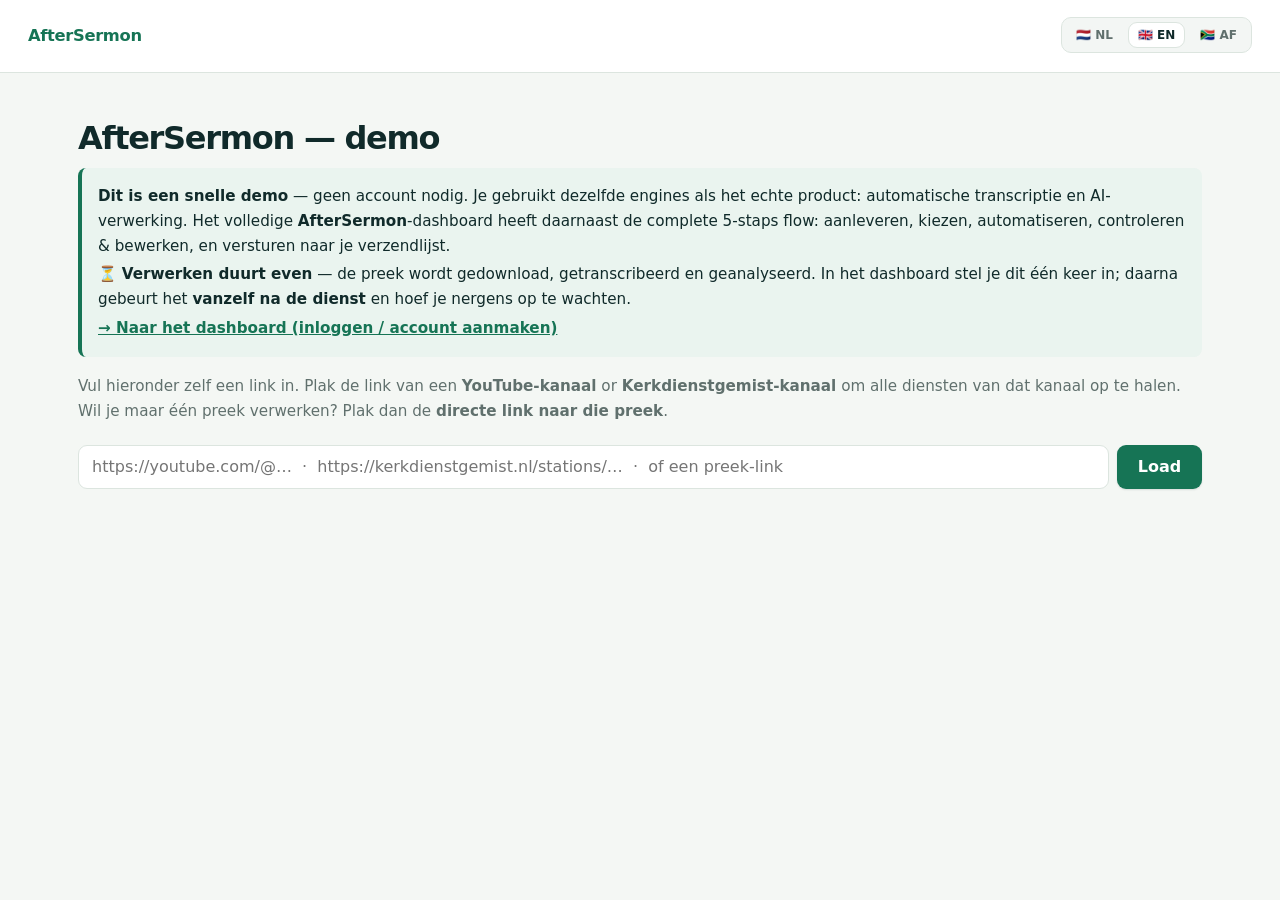
==== static/index.html @ dac117a5 "Wachtverwachting uitleggen: verwerken duurt even, daarna vanzelf - Stap 1 (dashboard) en de demo-ban" ====
<!DOCTYPE html>
<html lang="nl">
<head>
<meta charset="utf-8">
<meta name="viewport" content="width=device-width, initial-scale=1">
<title>AfterSermon — demo</title>
<style>
  :root {
    --groen: #2c5f2d; --groen-licht: #eaf3ea; --rand: #e2e2dd;
    --tekst: #23231f; --grijs: #6b6b64; --bg: #faf9f5; --kaart: #ffffff;
  }
  @media (prefers-color-scheme: dark) {
    :root {
      --groen: #7bb87c; --groen-licht: #1c2a1c; --rand: #33332e;
      --tekst: #ecebe4; --grijs: #a5a59b; --bg: #17171a; --kaart: #1f1f22;
    }
  }
  * { box-sizing: border-box; }
  body {
    font-family: Georgia, 'Times New Roman', serif; max-width: 48rem;
    margin: 0 auto; padding: 2.5rem 1.25rem 5rem; line-height: 1.65;
    background: var(--bg); color: var(--tekst);
  }
  h1 { font-size: 1.7rem; margin: 0 0 .2rem; color: var(--groen); }
  .sub { color: var(--grijs); margin-top: 0; font-size: .95rem; }
  h2 { font-size: 1.05rem; margin: 2rem 0 .6rem; }
  button, .knoplink {
    font-family: inherit; font-size: 1rem; border: none;
    border-radius: .5rem; cursor: pointer;
  }
  form.kanaal { display: flex; gap: .5rem; flex-wrap: wrap; margin: 1.25rem 0 .5rem; }
  form.kanaal input {
    flex: 1 1 22rem; padding: .6rem .8rem; font-size: 1rem;
    border: 1px solid var(--rand); border-radius: .5rem;
    background: var(--kaart); color: var(--tekst);
  }
  form.kanaal button {
    padding: .6rem 1.3rem; background: var(--groen); color: #fff;
  }
  .recent { display: flex; flex-wrap: wrap; gap: .4rem; margin-bottom: .5rem; }
  .chip {
    font-size: .82rem; padding: .3rem .7rem; border: 1px solid var(--rand);
    border-radius: 1rem; background: var(--kaart); color: var(--grijs);
    cursor: pointer;
  }
  .chip:hover { border-color: var(--groen); color: var(--tekst); }
  .dag { margin-bottom: 1.1rem; }
  .dag-kop {
    font-size: .8rem; text-transform: uppercase; letter-spacing: .06em;
    color: var(--grijs); margin-bottom: .4rem;
  }
  .knoppen { display: flex; flex-wrap: wrap; gap: .5rem; }
  .dienst-knop {
    display: inline-flex; align-items: center; gap: .4rem; padding: .55rem 1rem;
    background: var(--groen); color: #fff; box-shadow: 0 1px 2px rgba(0,0,0,.12);
  }
  .dienst-knop:hover { transform: translateY(-1px); }
  .dienst-knop.gepland {
    background: transparent; color: var(--grijs); border: 1px dashed var(--rand);
    box-shadow: none; cursor: default;
  }
  .klein {
    background: var(--kaart); color: var(--tekst); border: 1px solid var(--rand);
    padding: .45rem 1rem; font-size: .9rem;
  }
  .klein:hover { border-color: var(--groen); }
  details { margin-top: 1.2rem; }
  summary { cursor: pointer; color: var(--grijs); font-size: .95rem; }
  #stap { color: var(--grijs); font-style: italic; min-height: 1.2rem; }
  .laadbalk {
    height: 3px; border-radius: 3px; background: var(--groen-licht);
    overflow: hidden; margin: .5rem 0 0; display: none;
  }
  .laadbalk.aan { display: block; }
  .laadbalk::before {
    content: ''; display: block; height: 100%; width: 40%;
    background: var(--groen); border-radius: 3px;
    animation: schuif 1.3s ease-in-out infinite;
  }
  @keyframes schuif { 0%{margin-left:-40%} 100%{margin-left:100%} }
  #fout { color: #c0392b; white-space: pre-wrap; }
  #resultaat { margin-top: 1.5rem; }
  .balk { display: flex; flex-wrap: wrap; gap: .5rem; align-items: center; margin-bottom: 1.25rem; }
  .balk .rechts { margin-left: auto; display: flex; gap: .5rem; }
  .titelkaart {
    background: var(--groen); color: #fff; border-radius: .7rem;
    padding: 1.4rem 1.5rem; margin-bottom: 1.25rem;
  }
  .titelkaart h3 { margin: 0 0 .4rem; font-size: 1.5rem; }
  .titelkaart .meta { font-size: .9rem; opacity: .9; }
  .titelkaart .meta span { display: inline-block; margin-right: 1rem; }
  .kaart {
    background: var(--kaart); border: 1px solid var(--rand);
    border-radius: .7rem; padding: 1.1rem 1.3rem; margin-bottom: .9rem;
  }
  .kaart h4 { margin: 0 0 .5rem; color: var(--groen); font-size: 1.15rem; }
  .label {
    font-size: .72rem; text-transform: uppercase; letter-spacing: .07em;
    color: var(--grijs); margin: .7rem 0 .15rem; font-family: system-ui, sans-serif;
  }
  .citaat {
    font-style: italic; border-left: 3px solid var(--groen);
    padding-left: .8rem; margin: .1rem 0;
  }
  .kaart p { margin: .1rem 0; }
  .vraag { background: var(--soft, #eaf3ea); color: var(--tekst, #23231f);
    border-radius: .4rem; padding: .5rem .7rem; }
  .keuze { display: flex; flex-wrap: wrap; gap: .6rem; margin-top: 1rem; }
  .keuze .klein { font-size: 1rem; padding: .7rem 1.1rem; }
  .samenvatting { font-size: 1.02rem; }
  .bewerkveld {
    width: 100%; box-sizing: border-box; font-family: inherit; font-size: 1rem;
    padding: .5rem .7rem; border: 1px solid var(--rand); border-radius: .4rem;
    background: var(--kaart); color: var(--tekst); line-height: 1.5; margin-top: .1rem;
  }
  textarea.bewerkveld { resize: vertical; }
  .klein.primair { background: var(--groen); color: #fff; border-color: var(--groen); }
  .demo-banner { background: var(--soft, #eef4f0); border-left: 4px solid var(--groen, #2c5f2d);
    border-radius: .5rem; padding: .8rem 1rem; margin: .2rem 0 1.1rem; }
  .demo-banner p { margin: .2rem 0; font-size: .95rem; }
  .demo-banner a { color: var(--groen, #2c5f2d); font-weight: 650; }
</style>
<link rel="stylesheet" href="/static/dashboard.css">
</head>
<body>
  <h1>AfterSermon — demo</h1>
  <div class="demo-banner">
    <p><b>Dit is een snelle demo</b> — geen account nodig. Je gebruikt dezelfde
    engines als het echte product: automatische transcriptie en AI-verwerking.
    Het volledige <b>AfterSermon</b>-dashboard heeft daarnaast de complete
    5-staps flow: aanleveren, kiezen, automatiseren, controleren &amp; bewerken,
    en versturen naar je verzendlijst.</p>
    <p>⏳ <b>Verwerken duurt even</b> — de preek wordt gedownload, getranscribeerd
    en geanalyseerd. In het dashboard stel je dit één keer in; daarna gebeurt het
    <b>vanzelf na de dienst</b> en hoef je nergens op te wachten.</p>
    <p><a href="/">→ Naar het dashboard (inloggen / account aanmaken)</a></p>
  </div>
  <p class="sub">Vul hieronder zelf een link in. Plak de link van een
  <b>YouTube-kanaal</b> of <b>Kerkdienstgemist-kanaal</b> om alle diensten
  van dat kanaal op te halen. Wil je maar één preek verwerken? Plak dan de
  <b>directe link naar die preek</b>.</p>

  <form class="kanaal" id="kanaalform">
    <input type="url" id="kanaal" placeholder="https://youtube.com/@…  ·  https://kerkdienstgemist.nl/stations/…  ·  of een preek-link">
    <button type="submit">Laden</button>
  </form>
  <div class="recent" id="recent"></div>

  <p id="stap"></p>
  <div class="laadbalk" id="laadbalk"></div>
  <p id="fout"></p>

  <div id="lijst"></div>
  <div id="resultaat"></div>
  <p id="versie" style="margin-top:3rem;font-size:.72rem;opacity:.45;font-family:system-ui,sans-serif"></p>

<script src="/static/ui-i18n.js"></script>
<script>
const kanaalForm = document.getElementById('kanaalform');
const kanaalInput = document.getElementById('kanaal');
const recentEl = document.getElementById('recent');
const stapEl = document.getElementById('stap');
const laadbalk = document.getElementById('laadbalk');
const foutEl = document.getElementById('fout');
const lijstEl = document.getElementById('lijst');
const resultaatEl = document.getElementById('resultaat');
let bezig = false;
let huidigKanaal = null;
let huidigeUrl = null;
let huidigResultaat = null;
const WEEKDAG = {weekday: 'long', day: 'numeric', month: 'long', year: 'numeric'};

function bezigStand(aan) { bezig = aan; laadbalk.classList.toggle('aan', aan); }

// ---- Recente kanalen (localStorage) ----
function recenteKanalen() {
  try { return JSON.parse(localStorage.getItem('kanalen') || '[]'); } catch { return []; }
}
function onthoudKanaal(url) {
  let lijst = recenteKanalen().filter(u => u !== url);
  lijst.unshift(url);
  localStorage.setItem('kanalen', JSON.stringify(lijst.slice(0, 6)));
  toonRecent();
}
function kortLabel(url) {
  try {
    const u = new URL(url);
    if (u.hostname.includes('kerkdienstgemist')) {
      const m = u.pathname.match(/stations\/(\d+)/);
      return 'Kerkdienstgemist ' + (m ? m[1] : '');
    }
    const h = u.pathname.match(/@[\w.-]+/);
    return 'YouTube ' + (h ? h[0] : u.pathname.split('/').filter(Boolean)[0] || '');
  } catch { return url.slice(0, 30); }
}
function toonRecent() {
  const lijst = recenteKanalen();
  recentEl.innerHTML = '';
  lijst.forEach(url => {
    const c = document.createElement('span');
    c.className = 'chip';
    c.textContent = kortLabel(url);
    c.title = url;
    c.addEventListener('click', () => { kanaalInput.value = url; laadKanaal(url); });
    recentEl.appendChild(c);
  });
}

// ---- Kanaal laden of enkele link verwerken ----
kanaalForm.addEventListener('submit', (e) => {
  e.preventDefault();
  const url = kanaalInput.value.trim();
  if (url) laadKanaal(url);
});

async function laadKanaal(url, vernieuw = false) {
  if (bezig) return;
  stapEl.textContent = 'Laden…';
  laadbalk.classList.add('aan');
  foutEl.textContent = '';
  resultaatEl.innerHTML = '';
  lijstEl.innerHTML = '';
  try {
    const q = new URLSearchParams({url: url || '', vernieuw: vernieuw ? 'true' : 'false'});
    const antwoord = await fetch('/api/kanaal?' + q);
    if (!antwoord.ok) {
      throw new Error(await fouttekst(antwoord, 'Kon de link niet laden.'));
    }
    const data = await antwoord.json();
    stapEl.textContent = '';
    laadbalk.classList.remove('aan');
    if (data.soort === 'enkel') {
      verwerk(data.url, 'geplakte preek-link');
    } else {
      huidigKanaal = data.kanaal;
      window._diensten = data.diensten;
      if (url) onthoudKanaal(data.kanaal);
      toonLijst(data.diensten);
    }
  } catch (fout) {
    stapEl.textContent = '';
    laadbalk.classList.remove('aan');
    foutEl.textContent = fout.message;
  }
}

function toonLijst(diensten) {
  lijstEl.innerHTML = '';
  resultaatEl.innerHTML = '';
  lijstEl.style.display = '';

  const beschikbaar = diensten.filter(d => !d.gepland);
  const gepland = diensten.filter(d => d.gepland);

  const kop = document.createElement('h2');
  kop.textContent = 'Beschikbare diensten' + (beschikbaar.length ? ` (${beschikbaar.length})` : '');
  lijstEl.appendChild(kop);
  if (!beschikbaar.length) {
    lijstEl.appendChild(el('p', 'sub', 'Geen diensten gevonden voor dit kanaal.'));
  }
  lijstEl.appendChild(maakGroepen(beschikbaar, false));

  if (gepland.length) {
    const det = document.createElement('details');
    det.appendChild(el('summary', null, `Geplande diensten (${gepland.length}) — nog niet gestreamd`));
    det.appendChild(maakGroepen(gepland.slice().reverse(), true));
    lijstEl.appendChild(det);
  }

  const vernieuwKnop = el('button', 'klein', 'Vernieuw lijst');
  vernieuwKnop.style.marginTop = '1.2rem';
  vernieuwKnop.addEventListener('click', () => laadKanaal(huidigKanaal, true));
  lijstEl.appendChild(vernieuwKnop);
}

function maakGroepen(diensten, isGepland) {
  const houder = document.createElement('div');
  const perDag = new Map();
  for (const d of diensten) {
    const sleutel = d.datum || 'onbekend';
    if (!perDag.has(sleutel)) perDag.set(sleutel, []);
    perDag.get(sleutel).push(d);
  }
  for (const [datum, items] of perDag) {
    const blok = el('div', 'dag');
    const kop = el('div', 'dag-kop', datum === 'onbekend'
      ? 'Datum onbekend'
      : new Date(datum + 'T12:00:00').toLocaleDateString('nl-NL', WEEKDAG));
    blok.appendChild(kop);
    const kn = el('div', 'knoppen');
    items.sort((a, b) => (a.tijd || '').localeCompare(b.tijd || ''));
    for (const d of items) {
      const knop = el('button', 'dienst-knop' + (isGepland ? ' gepland' : ''),
        d.label + (d.tijd ? ` · ${d.tijd}` : ''));
      if (isGepland) {
        knop.disabled = true;
        knop.title = 'Deze dienst is nog niet geweest.';
      } else {
        knop.addEventListener('click', () => verwerk(d.url, `${kop.textContent} — ${d.label}`));
      }
      kn.appendChild(knop);
    }
    blok.appendChild(kn);
    houder.appendChild(blok);
  }
  return houder;
}

async function verwerk(url, omschrijving, herverwerk = false) {
  if (bezig) return;
  huidigeUrl = url;
  bezigStand(true);
  lijstEl.style.display = 'none';
  resultaatEl.innerHTML = '';
  foutEl.textContent = '';
  stapEl.textContent = `Bezig met: ${omschrijving}…`;
  try {
    const antwoord = await fetch('/api/verwerk', {
      method: 'POST', headers: {'Content-Type': 'application/json'},
      body: JSON.stringify({url, herverwerk})
    });
    if (!antwoord.ok) {
      throw new Error(await fouttekst(antwoord, 'De verwerking kon niet worden gestart.'));
    }
    const {taak_id} = await antwoord.json();
    await volg(taak_id);
  } catch (fout) {
    stapEl.textContent = '';
    foutEl.textContent = fout.message;
    lijstEl.style.display = '';
  } finally {
    bezigStand(false);
  }
}

async function volg(taakId) {
  while (true) {
    await new Promise(r => setTimeout(r, 2500));
    const antwoord = await fetch('/api/status/' + taakId);
    if (antwoord.status === 404) throw new Error(
      'De verwerking is onderbroken doordat de server opnieuw is gestart. '
      + 'Klik de dienst opnieuw aan.');
    if (!antwoord.ok) throw new Error('De status kon niet worden opgehaald.');
    const taak = await antwoord.json();
    if (taak.status === 'bezig') stapEl.textContent = taak.stap;
    else if (taak.status === 'fout') throw new Error(taak.fout || 'Er is iets misgegaan.');
    else { stapEl.textContent = ''; toonResultaat(taak); return; }
  }
}

// Foutmelding uit een mislukt antwoord halen; FastAPI's detail kan een string
// zijn of een lijst validatiefouten (anders zou je "[object Object]" zien).
async function fouttekst(antwoord, standaard) {
  const d = await antwoord.json().catch(() => ({}));
  if (typeof d.detail === 'string') return d.detail;
  if (Array.isArray(d.detail)) return d.detail.map(e => e.msg || '').join('; ') || standaard;
  return standaard;
}

function el(tag, cls, tekst) {
  const e = document.createElement(tag);
  if (cls) e.className = cls;
  if (tekst != null) e.textContent = tekst;
  return e;
}

function toonResultaat(taak) {
  const res = taak.resultaat || (huidigResultaat = huidigResultaat || {});
  if (taak.resultaat) huidigResultaat = taak.resultaat;
  const data = res.data;
  // Voorbereid = transcript klaar, nog niets gegenereerd -> toon het keuzescherm.
  const nogKiezen = !!res.voorbereid && !(data && data.dagen && data.dagen.length);
  resultaatEl.innerHTML = '';

  const balk = el('div', 'balk');
  const terug = el('button', 'klein', '← Terug naar de lijst');
  terug.addEventListener('click', () => {
    resultaatEl.innerHTML = '';
    if (window._diensten) toonLijst(window._diensten); else lijstEl.style.display = '';
  });
  balk.appendChild(terug);
  const rechts = el('div', 'rechts');
  if (data && !nogKiezen) {
    const bewerk = el('button', 'klein', '✎ Bewerken');
    bewerk.addEventListener('click', () => toonBewerken());
    rechts.appendChild(bewerk);
  }
  const kopieer = el('button', 'klein', 'Kopieer tekst');
  kopieer.addEventListener('click', async () => {
    await navigator.clipboard.writeText(res.tekst || '');
    kopieer.textContent = 'Gekopieerd ✓';
    setTimeout(() => kopieer.textContent = 'Kopieer tekst', 2000);
  });
  if (!nogKiezen) rechts.appendChild(kopieer);
  const dl = (tekst, href) => {
    const a = el('a', 'klein', tekst);
    a.href = href; a.style.textDecoration = 'none';
    rechts.appendChild(a);
  };
  if (res.video_id && !nogKiezen) {
    dl('Weekboekje (PDF)', '/api/pdf/' + res.video_id);
    if (res.heeft_preek) {
      dl('Preek (PDF)', '/api/preek/' + res.video_id + '.pdf');
      dl('Preek (tekst)', '/api/preek/' + res.video_id + '.txt');
    }
    if (res.heeft_ruw)
      dl('Ruw transcript', '/api/transcript/' + res.video_id + '.txt');
    const verstuur = el('button', 'klein primair', 'Verstuur naar inschrijvers');
    verstuur.addEventListener('click', async () => {
      if (!confirm('Het weekboekje naar alle bevestigde inschrijvers versturen?')) return;
      verstuur.disabled = true; verstuur.textContent = 'Versturen…';
      try {
        const r = await fetch('/api/admin/verstuur/' + res.video_id, {method: 'POST'});
        if (r.status === 401) throw new Error('Log eerst in als kerkbeheerder (/admin).');
        if (!r.ok) throw new Error(await fouttekst(r, 'Versturen mislukt.'));
        const d = await r.json();
        verstuur.textContent = `Verzonden naar ${d.verzonden} ✓`;
      } catch (f) { verstuur.textContent = 'Verstuur naar inschrijvers'; verstuur.disabled = false; alert(f.message); }
    });
    rechts.appendChild(verstuur);
  }
  if (huidigeUrl) {
    const opnieuw = el('button', 'klein', 'Opnieuw verwerken');
    opnieuw.title = 'Negeer de opgeslagen versie en verwerk deze preek opnieuw.';
    opnieuw.addEventListener('click', () => verwerk(huidigeUrl, 'opnieuw verwerken', true));
    rechts.appendChild(opnieuw);
  }
  balk.appendChild(rechts);
  resultaatEl.appendChild(balk);

  if (nogKiezen) { toonKeuze(res); return; }

  if (!data) {
    const pre = el('pre'); pre.style.whiteSpace = 'pre-wrap';
    pre.textContent = res.tekst || '';
    resultaatEl.appendChild(pre); return;
  }

  const L = data._labels || {};
  const titelkaart = el('div', 'titelkaart');
  titelkaart.appendChild(el('h3', null, data.titel || ''));
  const meta = el('div', 'meta');
  if (data.bijbelgedeelte)
    meta.appendChild(el('span', null, `${L.bijbelgedeelte || 'Bijbelgedeelte'}: ${data.bijbelgedeelte}`));
  if (data.voorganger)
    meta.appendChild(el('span', null, `${L.voorganger || 'Voorganger'}: ${data.voorganger}`));
  titelkaart.appendChild(meta);
  resultaatEl.appendChild(titelkaart);

  const sam = el('div', 'kaart');
  sam.appendChild(el('h4', null, L.samenvatting || 'Samenvatting'));
  sam.appendChild(el('p', 'samenvatting', data.samenvatting || ''));
  resultaatEl.appendChild(sam);

  (data.dagen || []).forEach((dag, i) => {
    const k = el('div', 'kaart');
    k.appendChild(el('h4', null, `${L.dag || 'Dag'} ${i + 1} – ${dag.titel || ''}`));
    k.appendChild(el('div', 'label', L.bijbeltekst || 'Bijbeltekst'));
    k.appendChild(el('p', 'citaat', dag.bijbeltekst || ''));
    k.appendChild(el('div', 'label', L.gedachte || 'Gedachte'));
    k.appendChild(el('p', null, dag.gedachte || ''));
    k.appendChild(el('div', 'label', L.vraag || 'Vraag'));
    k.appendChild(el('p', 'vraag', dag.vraag_volwassenen || ''));
    k.appendChild(el('div', 'label', L.vraag_kinderen || 'Vraag voor kinderen'));
    k.appendChild(el('p', 'vraag', dag.vraag_kinderen || ''));
    resultaatEl.appendChild(k);
  });

  if (data.liturgie) {
    const det = document.createElement('details');
    det.className = 'kaart';
    const som = el('summary', null, L.liturgie || 'Liturgie');
    som.style.color = 'var(--groen)';
    det.appendChild(som);
    const pre = el('p'); pre.style.whiteSpace = 'pre-wrap'; pre.style.marginTop = '.6rem';
    pre.textContent = data.liturgie;
    det.appendChild(pre);
    resultaatEl.appendChild(det);
  }
}

// Keuzescherm: transcript is klaar, gebruiker kiest wat ermee gebeurt (spaart AI-kosten).
function toonKeuze(res) {
  const d = res.data || {};
  const kaart = el('div', 'kaart');
  kaart.appendChild(el('h4', null, d.titel || 'Preek'));
  kaart.appendChild(el('p', 'samenvatting',
    'Het transcript is klaar. Wat wil je hiermee? Er wordt pas AI gebruikt als je iets kiest.'));
  const rij = el('div', 'keuze');

  if (res.heeft_preek) {
    const b1 = el('a', 'klein primair', '1 · Preektekst (PDF)');
    b1.href = '/api/preek/' + res.video_id + '.pdf';
    b1.style.textDecoration = 'none';
    rij.appendChild(b1);
  }

  const b2 = el('button', 'klein', '2 · Samenvatting (PDF)');
  b2.addEventListener('click', () => genereerUitvoer(res.video_id, 'samenvatting', b2, true));
  rij.appendChild(b2);

  const b3 = el('button', 'klein', '3 · Vragen voor groepen…');
  b3.addEventListener('click', () => toonGroepsvragenForm(res));
  rij.appendChild(b3);

  const b4 = el('button', 'klein', '4 · Dagstukjes met vragen');
  b4.addEventListener('click', () => genereerUitvoer(res.video_id, 'dagstukjes', b4, false));
  rij.appendChild(b4);

  kaart.appendChild(rij);
  resultaatEl.appendChild(kaart);
}

async function genereerUitvoer(videoId, wat, knop, alleenDownload) {
  const orig = knop.textContent;
  knop.disabled = true; knop.textContent = 'Bezig met genereren…';
  try {
    const r = await fetch('/api/genereer/' + videoId, {
      method: 'POST', headers: {'Content-Type': 'application/json'},
      body: JSON.stringify({wat}),
    });
    if (!r.ok) throw new Error(await fouttekst(r, 'Genereren mislukt.'));
    const res = await r.json();
    if (alleenDownload) {
      window.location.href = '/api/pdf/' + videoId;   // direct de PDF downloaden
      knop.textContent = orig; knop.disabled = false;
    } else {
      huidigResultaat = {...(huidigResultaat || {}), data: res.data, tekst: res.tekst,
        video_id: videoId, voorbereid: false, heeft_preek: true, heeft_ruw: true};
      toonResultaat({resultaat: huidigResultaat});
    }
  } catch (e) {
    alert(e.message); knop.textContent = orig; knop.disabled = false;
  }
}

const GROEPS_CATS = [
  ['terughalen', 'Vragen om de preek terug te halen'],
  ['verdiepen', 'Verdiepende vragen over tekst en preek'],
  ['landen', 'Vragen om tekst en preek te laten landen'],
  ['handen', 'Vragen/opdrachten om handen en voeten te geven'],
];
const GROEPS_LABEL = {terughalen: 'Terughalen', verdiepen: 'Verdiepen',
  landen: 'Laten landen', handen: 'Handen en voeten'};

function laadGroepsOpties() {
  try { return JSON.parse(localStorage.getItem('groepsvragen_opties')) || {}; }
  catch (e) { return {}; }
}
function bewaarGroepsOpties(o) {
  try { localStorage.setItem('groepsvragen_opties', JSON.stringify(o)); } catch (e) {}
}

function toonGroepsvragenForm(res) {
  const opg = laadGroepsOpties();
  resultaatEl.innerHTML = '';
  const balk = el('div', 'balk');
  const terug = el('button', 'klein', '← Terug');
  terug.addEventListener('click', () => toonResultaat({resultaat: {...res, voorbereid: true}}));
  balk.appendChild(terug);
  resultaatEl.appendChild(balk);

  const kaart = el('div', 'kaart');
  kaart.appendChild(el('h4', null, 'Vragen voor groepen'));
  kaart.appendChild(el('p', 'samenvatting',
    'De vragen blijven strikt bij de preek en het Bijbelgedeelte — geen verzonnen inhoud.'));

  kaart.appendChild(el('div', 'label', 'Leeftijd'));
  const leeftijd = document.createElement('select');
  ['Volwassenen', 'Jongeren (16-25)', 'Tieners (12-16)', 'Kinderen (6-12)', 'Alle leeftijden']
    .forEach(x => { const o = document.createElement('option'); o.value = x; o.textContent = x; leeftijd.appendChild(o); });
  leeftijd.value = opg.leeftijd || 'Volwassenen';
  kaart.appendChild(leeftijd);

  kaart.appendChild(el('div', 'label', 'Aantal vragen'));
  const aantal = document.createElement('select');
  [5, 10, 15, 20].forEach(n => { const o = document.createElement('option'); o.value = n; o.textContent = n; aantal.appendChild(o); });
  aantal.value = String(opg.aantal || 10);
  kaart.appendChild(aantal);

  kaart.appendChild(el('div', 'label', 'Soorten vragen'));
  const gekozen = opg.categorieen || ['verdiepen', 'landen', 'handen'];
  const checks = {};
  GROEPS_CATS.forEach(([key, label]) => {
    const rij = el('div'); rij.style.margin = '.25rem 0';
    const chk = document.createElement('input'); chk.type = 'checkbox'; chk.id = 'gv_' + key;
    chk.checked = gekozen.includes(key); checks[key] = chk;
    const lab = el('label', null, ' ' + label); lab.htmlFor = 'gv_' + key;
    rij.appendChild(chk); rij.appendChild(lab); kaart.appendChild(rij);
  });

  const knop = el('button', 'klein primair', 'Genereer vragen');
  knop.style.marginTop = '.9rem';
  knop.addEventListener('click', async () => {
    const categorieen = Object.keys(checks).filter(k => checks[k].checked);
    if (!categorieen.length) { alert('Kies minstens één soort vragen.'); return; }
    const opties = {leeftijd: leeftijd.value, aantal: +aantal.value, categorieen};
    bewaarGroepsOpties(opties);
    const t = knop.textContent; knop.disabled = true; knop.textContent = 'Bezig met genereren…';
    try {
      const r = await fetch('/api/groepsvragen/' + res.video_id, {
        method: 'POST', headers: {'Content-Type': 'application/json'},
        body: JSON.stringify(opties),
      });
      if (!r.ok) throw new Error(await fouttekst(r, 'Genereren mislukt.'));
      const out = await r.json();
      toonGroepsvragen(res, out.groepsvragen);
    } catch (e) { alert(e.message); knop.disabled = false; knop.textContent = t; }
  });
  kaart.appendChild(knop);
  resultaatEl.appendChild(kaart);
}

function toonGroepsvragen(res, vragen) {
  resultaatEl.innerHTML = '';
  const balk = el('div', 'balk');
  const terug = el('button', 'klein', '← Terug');
  terug.addEventListener('click', () => toonResultaat({resultaat: {...res, voorbereid: true}}));
  balk.appendChild(terug);
  const rechts = el('div', 'rechts');
  const dl = el('a', 'klein primair', 'Download PDF');
  dl.href = '/api/groepsvragen/' + res.video_id + '.pdf'; dl.style.textDecoration = 'none';
  rechts.appendChild(dl); balk.appendChild(rechts);
  resultaatEl.appendChild(balk);

  Object.keys(vragen || {}).forEach(cat => {
    const lijst = vragen[cat] || [];
    if (!lijst.length) return;
    const k = el('div', 'kaart');
    k.appendChild(el('h4', null, GROEPS_LABEL[cat] || cat));
    lijst.forEach((v, i) => k.appendChild(el('p', null, (i + 1) + '. ' + v)));
    resultaatEl.appendChild(k);
  });
}

function _veld(labelTekst, waarde, multiline) {
  const wrap = el('div'); wrap.style.marginBottom = '.7rem';
  wrap.appendChild(el('div', 'label', labelTekst));
  const inp = document.createElement(multiline ? 'textarea' : 'input');
  inp.className = 'bewerkveld';
  inp.value = waarde || '';
  if (multiline) inp.rows = Math.min(14, Math.max(2, Math.ceil(((waarde || '').length) / 68) + 1));
  wrap.appendChild(inp);
  return {wrap, inp};
}

function toonBewerken() {
  const res = huidigResultaat || {};
  const data = res.data; if (!data) return;
  const L = data._labels || {};
  resultaatEl.innerHTML = '';

  const balk = el('div', 'balk');
  const opslaan = el('button', 'klein primair', '✓ Opslaan');
  const annuleer = el('button', 'klein', 'Annuleren');
  annuleer.addEventListener('click', () => toonResultaat({resultaat: res}));
  balk.appendChild(opslaan); balk.appendChild(annuleer);
  resultaatEl.appendChild(balk);

  const refs = {dagen: []};
  const kaartT = el('div', 'kaart');
  let f;
  f = _veld(L.titel || 'Titel', data.titel, false); refs.titel = f.inp; kaartT.appendChild(f.wrap);
  f = _veld(L.bijbelgedeelte || 'Bijbelgedeelte', data.bijbelgedeelte, false);
  refs.bijbelgedeelte = f.inp; kaartT.appendChild(f.wrap);
  f = _veld(L.voorganger || 'Voorganger', data.voorganger, false);
  refs.voorganger = f.inp; kaartT.appendChild(f.wrap);
  f = _veld(L.samenvatting || 'Samenvatting', data.samenvatting, true);
  refs.samenvatting = f.inp; kaartT.appendChild(f.wrap);
  resultaatEl.appendChild(kaartT);

  (data.dagen || []).forEach((dag, i) => {
    const k = el('div', 'kaart');
    k.appendChild(el('h4', null, `${L.dag || 'Dag'} ${i + 1}`));
    const r = {};
    f = _veld(L.titel || 'Titel', dag.titel, false); r.titel = f.inp; k.appendChild(f.wrap);
    f = _veld(L.bijbeltekst || 'Bijbeltekst', dag.bijbeltekst, true); r.bijbeltekst = f.inp; k.appendChild(f.wrap);
    f = _veld(L.gedachte || 'Gedachte', dag.gedachte, true); r.gedachte = f.inp; k.appendChild(f.wrap);
    f = _veld(L.vraag || 'Vraag', dag.vraag_volwassenen, true); r.vraag_volwassenen = f.inp; k.appendChild(f.wrap);
    f = _veld(L.vraag_kinderen || 'Vraag voor kinderen', dag.vraag_kinderen, true); r.vraag_kinderen = f.inp; k.appendChild(f.wrap);
    refs.dagen[i] = r;
    resultaatEl.appendChild(k);
  });

  if (data.liturgie != null) {
    const k = el('div', 'kaart');
    f = _veld(L.liturgie || 'Liturgie', data.liturgie, true); refs.liturgie = f.inp; k.appendChild(f.wrap);
    resultaatEl.appendChild(k);
  }

  opslaan.addEventListener('click', () => slaBewerkingOp(res, refs, opslaan));
  window.scrollTo({top: 0, behavior: 'smooth'});
}

async function slaBewerkingOp(res, refs, knop) {
  const velden = {
    titel: refs.titel.value.trim(),
    bijbelgedeelte: refs.bijbelgedeelte.value.trim(),
    voorganger: refs.voorganger.value.trim(),
    samenvatting: refs.samenvatting.value.trim(),
    dagen: refs.dagen.map(r => ({
      titel: r.titel.value.trim(),
      bijbeltekst: r.bijbeltekst.value.trim(),
      gedachte: r.gedachte.value.trim(),
      vraag_volwassenen: r.vraag_volwassenen.value.trim(),
      vraag_kinderen: r.vraag_kinderen.value.trim(),
    })),
  };
  if (refs.liturgie) velden.liturgie = refs.liturgie.value.trim();

  knop.disabled = true; knop.textContent = 'Opslaan…';
  try {
    const antwoord = await fetch('/api/bewerk/' + res.video_id, {
      method: 'POST', headers: {'Content-Type': 'application/json'},
      body: JSON.stringify({velden})
    });
    if (!antwoord.ok) throw new Error(await fouttekst(antwoord, 'Opslaan mislukt.'));
    const bijgewerkt = await antwoord.json();
    huidigResultaat = {...res, data: bijgewerkt.data, tekst: bijgewerkt.tekst};
    toonResultaat({resultaat: huidigResultaat});
  } catch (fout) {
    knop.disabled = false; knop.textContent = '✓ Opslaan';
    alert(fout.message);
  }
}

// Draaiende versie tonen (helpt bevestigen dat een nieuwe deploy live is).
fetch('/api/diagnose').then(r => r.json()).then(d => {
  document.getElementById('versie').textContent =
    'versie ' + (d.versie || '?') + (d.transcript_bron ? ' · ' + d.transcript_bron : '');
}).catch(() => {});

// Startup: toon eerdere kanalen alleen als snelkeuze. De gebruiker kiest
// altijd zelf wat er wordt opgehaald; de demo laadt nooit automatisch.
toonRecent();
const directeUrl = new URLSearchParams(location.search).get('url');
if (directeUrl) {
  kanaalInput.value = directeUrl;
  laadKanaal(directeUrl);
}
</script>
</body>
</html>
---- static/dashboard.css ----
:root{--ink:#102a2a;--tekst:#102a2a;--grijs:#60706d;--muted:#60706d;--brand:#167455;--groen:#167455;--brand2:#0f5b44;--line:#dce5df;--rand:#dce5df;--surface:#fff;--kaart:#fff;--bg:#f4f7f4;--soft:#eaf4ef}
*{box-sizing:border-box}body{max-width:1180px!important;font-family:Inter,ui-sans-serif,system-ui,-apple-system,sans-serif!important;background:var(--bg)!important;color:var(--ink)!important;padding:0 28px 64px!important}
body:before{content:"";position:fixed;left:0;right:0;top:0;height:72px;background:#fff;border-bottom:1px solid var(--line);z-index:-1}
h1{font-size:2rem!important;color:var(--ink)!important;letter-spacing:-.04em;margin-top:112px!important}h2{color:var(--ink);letter-spacing:-.02em}
.sub{color:var(--muted)!important}.kaart{border:1px solid var(--line)!important;border-radius:14px!important;box-shadow:0 12px 35px rgba(16,42,42,.055);padding:24px!important;background:var(--surface)!important}
input,select{border-color:var(--line)!important;border-radius:9px!important;padding:.72rem .82rem!important;font-family:inherit!important}button{background:var(--brand)!important;border-radius:9px!important;font-family:inherit!important;font-weight:650!important}
button:hover{background:var(--brand2)!important}.link{background:transparent!important}.language-switch{position:absolute;right:28px;top:17px;display:flex;gap:5px;background:#f3f6f4;border:1px solid var(--line);padding:4px;border-radius:10px;z-index:20}
.language-switch button{margin:0!important;padding:6px 9px!important;background:transparent!important;color:var(--muted)!important;font-size:12px!important;line-height:1;border:1px solid transparent!important}.language-switch button.active{background:#fff!important;color:var(--ink)!important;border-color:var(--line)!important;box-shadow:0 2px 8px #0001}
.steps{display:grid;grid-template-columns:repeat(4,1fr);gap:12px;margin:26px 0 18px}.step{background:#fff;border:1px solid var(--line);border-radius:12px;padding:16px;display:flex;gap:12px;align-items:center}.step b{display:block;font-size:.88rem}.step span{display:block;color:var(--muted);font-size:.75rem}.step-number{width:30px;height:30px;border-radius:50%;background:var(--soft);color:var(--brand);display:grid;place-items:center;font-weight:800;flex:none}
.dashboard-grid{display:grid;grid-template-columns:repeat(2,minmax(0,1fr));gap:18px}.dashboard-grid>.kaart{margin-top:0}.dashboard-grid>.wide{grid-column:1/-1}.eyebrow{text-transform:uppercase;letter-spacing:.1em;color:var(--brand);font-size:.72rem;font-weight:800}
.dienstregel{justify-content:space-between;gap:18px}.dienstregel small{white-space:nowrap}.status-klaar{color:var(--brand);font-weight:750}
.beheer-tabs{display:flex;gap:8px;margin:28px 0 18px;border-bottom:1px solid var(--line)}.beheer-tabs button{margin:0!important;padding:14px 20px!important;background:transparent!important;color:var(--muted)!important;border-radius:10px 10px 0 0!important}.beheer-tabs button.actief{color:var(--brand)!important;background:#fff!important;border:1px solid var(--line)!important;border-bottom-color:#fff!important;margin-bottom:-1px!important}
.tab-pane{display:none}.tab-pane.actief{display:block}.tab-pane>.kaart{margin-top:0;margin-bottom:18px}.subtabs{display:flex;gap:8px;margin:20px 0}.subtabs button{margin:0!important;background:var(--soft)!important;color:var(--brand)!important}.subtabs button.actief{background:var(--brand)!important;color:#fff!important}
.rij input[type=checkbox]{appearance:none;width:44px!important;height:24px;border-radius:99px!important;background:#cdd8d2!important;border:0!important;position:relative;transition:.2s;flex:none}.rij input[type=checkbox]:before{content:"";position:absolute;width:18px;height:18px;left:3px;top:3px;border-radius:50%;background:#fff;box-shadow:0 1px 4px #0003;transition:.2s}.rij input[type=checkbox]:checked{background:var(--brand)!important}.rij input[type=checkbox]:checked:before{transform:translateX(20px)}
.dienst-card{display:flex;align-items:center;justify-content:space-between;gap:20px;padding:18px 0;border-bottom:1px solid var(--line)}.dienst-card:last-child{border-bottom:0}.dienst-card h3{margin:3px 0;font-size:1rem}.dienst-card .datum{font-size:.72rem;text-transform:uppercase;letter-spacing:.07em;color:var(--muted)}.actie-link{display:inline-flex;padding:9px 13px;border-radius:8px;background:var(--soft);color:var(--brand);font-weight:750;text-decoration:none;white-space:nowrap}.lege-staat{padding:42px 20px;text-align:center;border:1px dashed var(--line);border-radius:12px;background:#fbfcfb}.lege-staat b,.lege-staat span{display:block}.lege-staat span{color:var(--muted);font-size:.9rem;margin-top:6px}.secundair{background:transparent!important;color:var(--brand)!important;border:1px solid var(--line)!important}
@media(max-width:760px){body{padding:0 16px 40px!important}.steps,.dashboard-grid{grid-template-columns:1fr}.dashboard-grid>.wide{grid-column:auto}.language-switch{right:16px}h1{margin-top:94px!important}.beheer-tabs{overflow-x:auto}.beheer-tabs button{white-space:nowrap}.dienst-card{align-items:flex-start;flex-direction:column}.actie-link{width:100%;justify-content:center}}

/* --- Professionele verfijning --- */
body:before{display:flex;align-items:center;padding:0 28px;content:"AfterSermon";font-weight:800;letter-spacing:-.02em;color:var(--brand);font-size:1.02rem;z-index:10}
@media(max-width:760px){body:before{padding:0 16px}}
input:focus,select:focus,textarea:focus{outline:none!important;border-color:var(--brand)!important;box-shadow:0 0 0 3px rgba(22,116,85,.16)!important}
button{transition:background .15s ease,transform .05s ease,box-shadow .15s ease!important;box-shadow:0 1px 2px rgba(16,42,42,.12)}
button:active{transform:translateY(1px)}
button:disabled{opacity:.55!important;cursor:default!important;box-shadow:none!important}
.link,.language-switch button,.secundair,.subtabs button,.beheer-tabs button{box-shadow:none!important}
.secundair:hover{background:var(--soft)!important}
.actie-link{transition:background .15s ease,color .15s ease}.actie-link:hover{background:var(--brand)!important;color:#fff!important}
.kaart{transition:box-shadow .2s ease}
a{color:var(--brand)}
.melding{border-radius:10px!important;border:1px solid transparent}
.kaart h2{font-size:1.16rem!important;margin:0 0 .35rem!important;letter-spacing:-.01em}
label{font-family:Inter,system-ui,sans-serif!important;font-weight:600}
h1+.sub{font-size:1rem!important;margin-bottom:6px}
.status-pill{display:inline-block;padding:3px 10px;border-radius:99px;font-size:.72rem;font-weight:700;letter-spacing:.02em}
.status-pill.wacht{background:#fff4e5;color:#8a5a00}.status-pill.klaar{background:var(--soft);color:var(--brand)}.status-pill.concept{background:#eef1f0;color:var(--muted)}
.as-footer{margin-top:44px;padding-top:20px;border-top:1px solid var(--line);color:var(--muted);font-size:.8rem;text-align:center}
.as-footer a{color:var(--muted);margin:0 8px;text-decoration:none}.as-footer a:hover{color:var(--brand)}
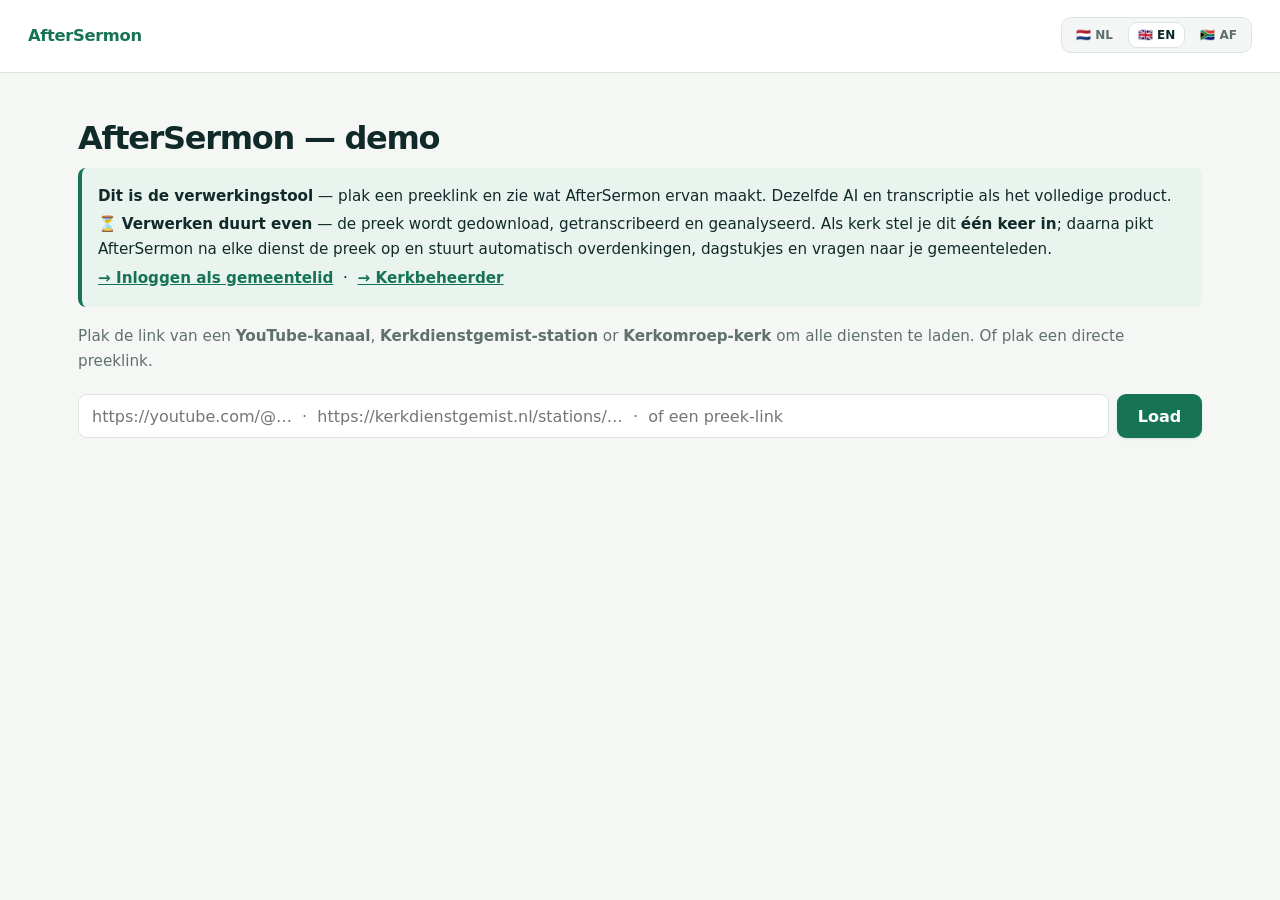
==== commit c9de44c6: "feat: user login portal + church member auth - Homepage (/) now serves mijn.html (user portal) inste" ====
--- a/static/index.html
+++ b/static/index.html
@@ -125,20 +125,15 @@
 <body>
   <h1>AfterSermon — demo</h1>
   <div class="demo-banner">
-    <p><b>Dit is een snelle demo</b> — geen account nodig. Je gebruikt dezelfde
-    engines als het echte product: automatische transcriptie en AI-verwerking.
-    Het volledige <b>AfterSermon</b>-dashboard heeft daarnaast de complete
-    5-staps flow: aanleveren, kiezen, automatiseren, controleren &amp; bewerken,
-    en versturen naar je verzendlijst.</p>
-    <p>⏳ <b>Verwerken duurt even</b> — de preek wordt gedownload, getranscribeerd
-    en geanalyseerd. In het dashboard stel je dit één keer in; daarna gebeurt het
-    <b>vanzelf na de dienst</b> en hoef je nergens op te wachten.</p>
-    <p><a href="/">→ Naar het dashboard (inloggen / account aanmaken)</a></p>
+    <p><b>Dit is de verwerkingstool</b> — plak een preeklink en zie wat AfterSermon ervan maakt.
+    Dezelfde AI en transcriptie als het volledige product.</p>
+    <p>⏳ <b>Verwerken duurt even</b> — de preek wordt gedownload, getranscribeerd en geanalyseerd.
+    Als kerk stel je dit <b>één keer in</b>; daarna pikt AfterSermon na elke dienst de preek op
+    en stuurt automatisch overdenkingen, dagstukjes en vragen naar je gemeenteleden.</p>
+    <p><a href="/">→ Inloggen als gemeentelid</a> &nbsp;·&nbsp; <a href="/admin">→ Kerkbeheerder</a></p>
   </div>
-  <p class="sub">Vul hieronder zelf een link in. Plak de link van een
-  <b>YouTube-kanaal</b> of <b>Kerkdienstgemist-kanaal</b> om alle diensten
-  van dat kanaal op te halen. Wil je maar één preek verwerken? Plak dan de
-  <b>directe link naar die preek</b>.</p>
+  <p class="sub">Plak de link van een <b>YouTube-kanaal</b>, <b>Kerkdienstgemist-station</b>
+  of <b>Kerkomroep-kerk</b> om alle diensten te laden. Of plak een directe preeklink.</p>
 
   <form class="kanaal" id="kanaalform">
     <input type="url" id="kanaal" placeholder="https://youtube.com/@…  ·  https://kerkdienstgemist.nl/stations/…  ·  of een preek-link">
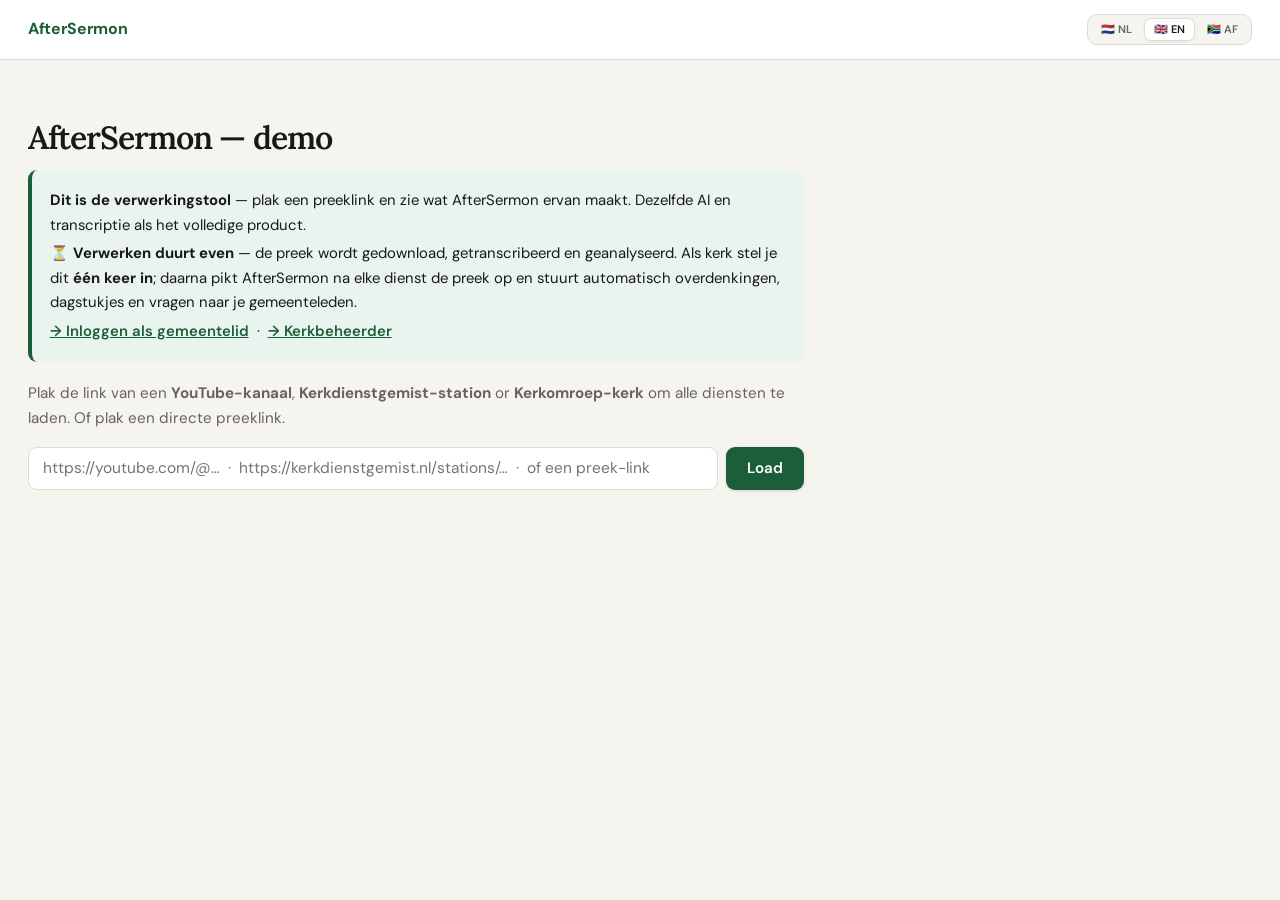
==== commit 33d2f714: "design: complete website redesign - Rewrite dashboard.css from scratch: clean tokens, Google Fonts (" ====
--- a/static/index.html
+++ b/static/index.html
@@ -5,120 +5,122 @@
 <meta name="viewport" content="width=device-width, initial-scale=1">
 <title>AfterSermon — demo</title>
 <style>
-  :root {
-    --groen: #2c5f2d; --groen-licht: #eaf3ea; --rand: #e2e2dd;
-    --tekst: #23231f; --grijs: #6b6b64; --bg: #faf9f5; --kaart: #ffffff;
-  }
-  @media (prefers-color-scheme: dark) {
-    :root {
-      --groen: #7bb87c; --groen-licht: #1c2a1c; --rand: #33332e;
-      --tekst: #ecebe4; --grijs: #a5a59b; --bg: #17171a; --kaart: #1f1f22;
-    }
-  }
-  * { box-sizing: border-box; }
-  body {
-    font-family: Georgia, 'Times New Roman', serif; max-width: 48rem;
-    margin: 0 auto; padding: 2.5rem 1.25rem 5rem; line-height: 1.65;
-    background: var(--bg); color: var(--tekst);
-  }
-  h1 { font-size: 1.7rem; margin: 0 0 .2rem; color: var(--groen); }
-  .sub { color: var(--grijs); margin-top: 0; font-size: .95rem; }
-  h2 { font-size: 1.05rem; margin: 2rem 0 .6rem; }
-  button, .knoplink {
-    font-family: inherit; font-size: 1rem; border: none;
-    border-radius: .5rem; cursor: pointer;
-  }
-  form.kanaal { display: flex; gap: .5rem; flex-wrap: wrap; margin: 1.25rem 0 .5rem; }
+  /* index.html (demo) — specifieke stijlen; basis via dashboard.css */
+  body { max-width: 52rem; margin: 0 auto; }
+
+  h1 { font-size: 1.7rem; margin: 1rem 0 .2rem; color: var(--brand); }
+  .sub { color: var(--muted); margin-top: 0; font-size: .95rem; }
+  h2 { font-family: var(--font-sans); font-size: 1.05rem; font-weight: 600; margin: 1.8rem 0 .6rem; }
+
+  /* Zoekbalk */
+  form.kanaal { display: flex; gap: .5rem; flex-wrap: wrap; margin: 1rem 0 .5rem; }
   form.kanaal input {
-    flex: 1 1 22rem; padding: .6rem .8rem; font-size: 1rem;
-    border: 1px solid var(--rand); border-radius: .5rem;
-    background: var(--kaart); color: var(--tekst);
+    flex: 1 1 22rem; padding: .65rem .9rem; font-size: .97rem;
+    border: 1px solid var(--line); border-radius: var(--r);
+    background: var(--surface); color: var(--ink);
   }
   form.kanaal button {
-    padding: .6rem 1.3rem; background: var(--groen); color: #fff;
-  }
-  .recent { display: flex; flex-wrap: wrap; gap: .4rem; margin-bottom: .5rem; }
+    padding: .65rem 1.3rem; background: var(--brand); color: #fff; margin-top: 0;
+  }
+
+  /* Chips */
+  .recent { display: flex; flex-wrap: wrap; gap: .35rem; margin-bottom: .6rem; }
   .chip {
-    font-size: .82rem; padding: .3rem .7rem; border: 1px solid var(--rand);
-    border-radius: 1rem; background: var(--kaart); color: var(--grijs);
-    cursor: pointer;
-  }
-  .chip:hover { border-color: var(--groen); color: var(--tekst); }
+    font-size: .82rem; padding: .3rem .75rem; border: 1px solid var(--line);
+    border-radius: 99px; background: var(--surface); color: var(--muted); cursor: pointer;
+    font-family: var(--font-sans);
+  }
+  .chip:hover { border-color: var(--brand); color: var(--ink); }
+
+  /* Diensten-lijst */
   .dag { margin-bottom: 1.1rem; }
   .dag-kop {
-    font-size: .8rem; text-transform: uppercase; letter-spacing: .06em;
-    color: var(--grijs); margin-bottom: .4rem;
+    font-family: var(--font-sans); font-size: .72rem; text-transform: uppercase;
+    letter-spacing: .08em; color: var(--muted); margin-bottom: .45rem; font-weight: 700;
   }
   .knoppen { display: flex; flex-wrap: wrap; gap: .5rem; }
   .dienst-knop {
     display: inline-flex; align-items: center; gap: .4rem; padding: .55rem 1rem;
-    background: var(--groen); color: #fff; box-shadow: 0 1px 2px rgba(0,0,0,.12);
-  }
-  .dienst-knop:hover { transform: translateY(-1px); }
+    background: var(--brand); color: #fff; font-family: var(--font-sans); font-size: .9rem;
+    border-radius: var(--r); border: none; cursor: pointer; margin-top: 0;
+    box-shadow: 0 1px 3px rgba(0,0,0,.12); transition: background .15s;
+  }
+  .dienst-knop:hover { background: var(--brand-2); }
   .dienst-knop.gepland {
-    background: transparent; color: var(--grijs); border: 1px dashed var(--rand);
-    box-shadow: none; cursor: default;
-  }
+    background: transparent; color: var(--muted);
+    border: 1px dashed var(--line); box-shadow: none; cursor: default;
+  }
+
+  /* Klein / secundaire knoppen */
   .klein {
-    background: var(--kaart); color: var(--tekst); border: 1px solid var(--rand);
-    padding: .45rem 1rem; font-size: .9rem;
-  }
-  .klein:hover { border-color: var(--groen); }
+    background: var(--surface); color: var(--ink); border: 1px solid var(--line);
+    padding: .45rem 1rem; font-size: .88rem; margin-top: 0;
+    border-radius: var(--r); font-family: var(--font-sans);
+  }
+  .klein:hover { border-color: var(--brand); }
+  .klein.primair { background: var(--brand); color: #fff; border-color: transparent; }
+
   details { margin-top: 1.2rem; }
-  summary { cursor: pointer; color: var(--grijs); font-size: .95rem; }
-  #stap { color: var(--grijs); font-style: italic; min-height: 1.2rem; }
+  summary { cursor: pointer; color: var(--muted); font-size: .95rem; font-family: var(--font-sans); }
+
+  /* Status */
+  #stap { color: var(--muted); font-style: italic; min-height: 1.2rem; font-family: var(--font-sans); }
+  #fout { color: var(--err-fg); white-space: pre-wrap; font-family: var(--font-sans); }
+
   .laadbalk {
-    height: 3px; border-radius: 3px; background: var(--groen-licht);
+    height: 3px; border-radius: 3px; background: var(--brand-soft);
     overflow: hidden; margin: .5rem 0 0; display: none;
   }
   .laadbalk.aan { display: block; }
   .laadbalk::before {
     content: ''; display: block; height: 100%; width: 40%;
-    background: var(--groen); border-radius: 3px;
+    background: var(--brand); border-radius: 3px;
     animation: schuif 1.3s ease-in-out infinite;
   }
-  @keyframes schuif { 0%{margin-left:-40%} 100%{margin-left:100%} }
-  #fout { color: #c0392b; white-space: pre-wrap; }
+  @keyframes schuif { 0% { margin-left: -40%; } 100% { margin-left: 100%; } }
+
+  /* Resultaat */
   #resultaat { margin-top: 1.5rem; }
   .balk { display: flex; flex-wrap: wrap; gap: .5rem; align-items: center; margin-bottom: 1.25rem; }
-  .balk .rechts { margin-left: auto; display: flex; gap: .5rem; }
+  .balk .rechts { margin-left: auto; display: flex; gap: .5rem; flex-wrap: wrap; }
+
   .titelkaart {
-    background: var(--groen); color: #fff; border-radius: .7rem;
-    padding: 1.4rem 1.5rem; margin-bottom: 1.25rem;
-  }
-  .titelkaart h3 { margin: 0 0 .4rem; font-size: 1.5rem; }
+    background: var(--brand); color: #fff; border-radius: var(--r2);
+    padding: 1.5rem 1.6rem; margin-bottom: 1rem;
+  }
+  .titelkaart h3 { font-family: var(--font-serif); margin: 0 0 .4rem; font-size: 1.5rem; }
   .titelkaart .meta { font-size: .9rem; opacity: .9; }
   .titelkaart .meta span { display: inline-block; margin-right: 1rem; }
-  .kaart {
-    background: var(--kaart); border: 1px solid var(--rand);
-    border-radius: .7rem; padding: 1.1rem 1.3rem; margin-bottom: .9rem;
-  }
-  .kaart h4 { margin: 0 0 .5rem; color: var(--groen); font-size: 1.15rem; }
+
+  .kaart h4 { margin: 0 0 .5rem; color: var(--brand); font-size: 1.05rem; font-family: var(--font-sans); }
   .label {
     font-size: .72rem; text-transform: uppercase; letter-spacing: .07em;
-    color: var(--grijs); margin: .7rem 0 .15rem; font-family: system-ui, sans-serif;
+    color: var(--muted); margin: .7rem 0 .15rem; font-family: var(--font-sans); font-weight: 700;
   }
   .citaat {
-    font-style: italic; border-left: 3px solid var(--groen);
-    padding-left: .8rem; margin: .1rem 0;
+    font-family: var(--font-serif); font-style: italic;
+    border-left: 3px solid var(--brand); padding-left: .8rem; margin: .1rem 0;
   }
   .kaart p { margin: .1rem 0; }
-  .vraag { background: var(--soft, #eaf3ea); color: var(--tekst, #23231f);
-    border-radius: .4rem; padding: .5rem .7rem; }
+  .vraag { background: var(--brand-soft); color: var(--ink); border-radius: var(--r); padding: .5rem .7rem; }
   .keuze { display: flex; flex-wrap: wrap; gap: .6rem; margin-top: 1rem; }
-  .keuze .klein { font-size: 1rem; padding: .7rem 1.1rem; }
-  .samenvatting { font-size: 1.02rem; }
+  .keuze .klein { font-size: .95rem; padding: .65rem 1.1rem; }
+  .samenvatting { font-size: 1rem; }
+
   .bewerkveld {
-    width: 100%; box-sizing: border-box; font-family: inherit; font-size: 1rem;
-    padding: .5rem .7rem; border: 1px solid var(--rand); border-radius: .4rem;
-    background: var(--kaart); color: var(--tekst); line-height: 1.5; margin-top: .1rem;
+    width: 100%; box-sizing: border-box; font-family: var(--font-sans); font-size: .95rem;
+    padding: .55rem .75rem; border: 1px solid var(--line); border-radius: var(--r);
+    background: var(--surface); color: var(--ink); line-height: 1.5; margin-top: .1rem;
   }
   textarea.bewerkveld { resize: vertical; }
-  .klein.primair { background: var(--groen); color: #fff; border-color: var(--groen); }
-  .demo-banner { background: var(--soft, #eef4f0); border-left: 4px solid var(--groen, #2c5f2d);
-    border-radius: .5rem; padding: .8rem 1rem; margin: .2rem 0 1.1rem; }
-  .demo-banner p { margin: .2rem 0; font-size: .95rem; }
-  .demo-banner a { color: var(--groen, #2c5f2d); font-weight: 650; }
+
+  /* Demo-banner */
+  .demo-banner {
+    background: var(--brand-soft); border-left: 4px solid var(--brand);
+    border-radius: var(--r); padding: .9rem 1.1rem; margin: .2rem 0 1.2rem;
+  }
+  .demo-banner p { margin: .25rem 0; font-size: .93rem; }
+  .demo-banner a { color: var(--brand); font-weight: 600; }
 </style>
 <link rel="stylesheet" href="/static/dashboard.css">
 </head>
--- a/static/dashboard.css
+++ b/static/dashboard.css
@@ -1,37 +1,633 @@
-:root{--ink:#102a2a;--tekst:#102a2a;--grijs:#60706d;--muted:#60706d;--brand:#167455;--groen:#167455;--brand2:#0f5b44;--line:#dce5df;--rand:#dce5df;--surface:#fff;--kaart:#fff;--bg:#f4f7f4;--soft:#eaf4ef}
-*{box-sizing:border-box}body{max-width:1180px!important;font-family:Inter,ui-sans-serif,system-ui,-apple-system,sans-serif!important;background:var(--bg)!important;color:var(--ink)!important;padding:0 28px 64px!important}
-body:before{content:"";position:fixed;left:0;right:0;top:0;height:72px;background:#fff;border-bottom:1px solid var(--line);z-index:-1}
-h1{font-size:2rem!important;color:var(--ink)!important;letter-spacing:-.04em;margin-top:112px!important}h2{color:var(--ink);letter-spacing:-.02em}
-.sub{color:var(--muted)!important}.kaart{border:1px solid var(--line)!important;border-radius:14px!important;box-shadow:0 12px 35px rgba(16,42,42,.055);padding:24px!important;background:var(--surface)!important}
-input,select{border-color:var(--line)!important;border-radius:9px!important;padding:.72rem .82rem!important;font-family:inherit!important}button{background:var(--brand)!important;border-radius:9px!important;font-family:inherit!important;font-weight:650!important}
-button:hover{background:var(--brand2)!important}.link{background:transparent!important}.language-switch{position:absolute;right:28px;top:17px;display:flex;gap:5px;background:#f3f6f4;border:1px solid var(--line);padding:4px;border-radius:10px;z-index:20}
-.language-switch button{margin:0!important;padding:6px 9px!important;background:transparent!important;color:var(--muted)!important;font-size:12px!important;line-height:1;border:1px solid transparent!important}.language-switch button.active{background:#fff!important;color:var(--ink)!important;border-color:var(--line)!important;box-shadow:0 2px 8px #0001}
-.steps{display:grid;grid-template-columns:repeat(4,1fr);gap:12px;margin:26px 0 18px}.step{background:#fff;border:1px solid var(--line);border-radius:12px;padding:16px;display:flex;gap:12px;align-items:center}.step b{display:block;font-size:.88rem}.step span{display:block;color:var(--muted);font-size:.75rem}.step-number{width:30px;height:30px;border-radius:50%;background:var(--soft);color:var(--brand);display:grid;place-items:center;font-weight:800;flex:none}
-.dashboard-grid{display:grid;grid-template-columns:repeat(2,minmax(0,1fr));gap:18px}.dashboard-grid>.kaart{margin-top:0}.dashboard-grid>.wide{grid-column:1/-1}.eyebrow{text-transform:uppercase;letter-spacing:.1em;color:var(--brand);font-size:.72rem;font-weight:800}
-.dienstregel{justify-content:space-between;gap:18px}.dienstregel small{white-space:nowrap}.status-klaar{color:var(--brand);font-weight:750}
-.beheer-tabs{display:flex;gap:8px;margin:28px 0 18px;border-bottom:1px solid var(--line)}.beheer-tabs button{margin:0!important;padding:14px 20px!important;background:transparent!important;color:var(--muted)!important;border-radius:10px 10px 0 0!important}.beheer-tabs button.actief{color:var(--brand)!important;background:#fff!important;border:1px solid var(--line)!important;border-bottom-color:#fff!important;margin-bottom:-1px!important}
-.tab-pane{display:none}.tab-pane.actief{display:block}.tab-pane>.kaart{margin-top:0;margin-bottom:18px}.subtabs{display:flex;gap:8px;margin:20px 0}.subtabs button{margin:0!important;background:var(--soft)!important;color:var(--brand)!important}.subtabs button.actief{background:var(--brand)!important;color:#fff!important}
-.rij input[type=checkbox]{appearance:none;width:44px!important;height:24px;border-radius:99px!important;background:#cdd8d2!important;border:0!important;position:relative;transition:.2s;flex:none}.rij input[type=checkbox]:before{content:"";position:absolute;width:18px;height:18px;left:3px;top:3px;border-radius:50%;background:#fff;box-shadow:0 1px 4px #0003;transition:.2s}.rij input[type=checkbox]:checked{background:var(--brand)!important}.rij input[type=checkbox]:checked:before{transform:translateX(20px)}
-.dienst-card{display:flex;align-items:center;justify-content:space-between;gap:20px;padding:18px 0;border-bottom:1px solid var(--line)}.dienst-card:last-child{border-bottom:0}.dienst-card h3{margin:3px 0;font-size:1rem}.dienst-card .datum{font-size:.72rem;text-transform:uppercase;letter-spacing:.07em;color:var(--muted)}.actie-link{display:inline-flex;padding:9px 13px;border-radius:8px;background:var(--soft);color:var(--brand);font-weight:750;text-decoration:none;white-space:nowrap}.lege-staat{padding:42px 20px;text-align:center;border:1px dashed var(--line);border-radius:12px;background:#fbfcfb}.lege-staat b,.lege-staat span{display:block}.lege-staat span{color:var(--muted);font-size:.9rem;margin-top:6px}.secundair{background:transparent!important;color:var(--brand)!important;border:1px solid var(--line)!important}
-@media(max-width:760px){body{padding:0 16px 40px!important}.steps,.dashboard-grid{grid-template-columns:1fr}.dashboard-grid>.wide{grid-column:auto}.language-switch{right:16px}h1{margin-top:94px!important}.beheer-tabs{overflow-x:auto}.beheer-tabs button{white-space:nowrap}.dienst-card{align-items:flex-start;flex-direction:column}.actie-link{width:100%;justify-content:center}}
-
-/* --- Professionele verfijning --- */
-body:before{display:flex;align-items:center;padding:0 28px;content:"AfterSermon";font-weight:800;letter-spacing:-.02em;color:var(--brand);font-size:1.02rem;z-index:10}
-@media(max-width:760px){body:before{padding:0 16px}}
-input:focus,select:focus,textarea:focus{outline:none!important;border-color:var(--brand)!important;box-shadow:0 0 0 3px rgba(22,116,85,.16)!important}
-button{transition:background .15s ease,transform .05s ease,box-shadow .15s ease!important;box-shadow:0 1px 2px rgba(16,42,42,.12)}
-button:active{transform:translateY(1px)}
-button:disabled{opacity:.55!important;cursor:default!important;box-shadow:none!important}
-.link,.language-switch button,.secundair,.subtabs button,.beheer-tabs button{box-shadow:none!important}
-.secundair:hover{background:var(--soft)!important}
-.actie-link{transition:background .15s ease,color .15s ease}.actie-link:hover{background:var(--brand)!important;color:#fff!important}
-.kaart{transition:box-shadow .2s ease}
-a{color:var(--brand)}
-.melding{border-radius:10px!important;border:1px solid transparent}
-.kaart h2{font-size:1.16rem!important;margin:0 0 .35rem!important;letter-spacing:-.01em}
-label{font-family:Inter,system-ui,sans-serif!important;font-weight:600}
-h1+.sub{font-size:1rem!important;margin-bottom:6px}
-.status-pill{display:inline-block;padding:3px 10px;border-radius:99px;font-size:.72rem;font-weight:700;letter-spacing:.02em}
-.status-pill.wacht{background:#fff4e5;color:#8a5a00}.status-pill.klaar{background:var(--soft);color:var(--brand)}.status-pill.concept{background:#eef1f0;color:var(--muted)}
-.as-footer{margin-top:44px;padding-top:20px;border-top:1px solid var(--line);color:var(--muted);font-size:.8rem;text-align:center}
-.as-footer a{color:var(--muted);margin:0 8px;text-decoration:none}.as-footer a:hover{color:var(--brand)}
+/* ══════════════════════════════════════════════════════════════════════════════
+   AfterSermon — gedeelde stijlen
+   Geladen door alle paginatypes. Houd klasse-namen stabiel.
+══════════════════════════════════════════════════════════════════════════════ */
+
+@import url('https://fonts.googleapis.com/css2?family=Lora:ital,wght@0,400;0,600;1,400&family=DM+Sans:opsz,wght@9..40,400;9..40,500;9..40,600;9..40,700&display=swap');
+
+/* ── Design tokens (licht) ──────────────────────────────────────────────── */
+:root {
+  /* Merk */
+  --brand:      #1c5e39;
+  --brand-2:    #155432;
+  --brand-soft: #eaf4ee;
+
+  /* Grond */
+  --bg:      #f5f4ef;
+  --surface: #ffffff;
+
+  /* Randen */
+  --line: #dddbd5;
+
+  /* Tekst */
+  --ink:   #191816;
+  --muted: #68635c;
+
+  /* Semantisch */
+  --ok-bg:   #e6f4e9; --ok-fg:   #1a5926;
+  --warn-bg: #fef4e2; --warn-fg: #7a4d00;
+  --err-bg:  #fde8e7; --err-fg:  #9e1a16;
+
+  /* Typografie */
+  --font-serif: 'Lora', Georgia, 'Times New Roman', serif;
+  --font-sans:  'DM Sans', system-ui, -apple-system, sans-serif;
+
+  /* Geometrie */
+  --r:  9px;
+  --r2: 14px;
+
+  /* Backward-compat aliassen — oud code blijft werken */
+  --groen: var(--brand);
+  --rand:  var(--line);
+  --tekst: var(--ink);
+  --grijs: var(--muted);
+  --kaart: var(--surface);
+  --soft:  var(--brand-soft);
+}
+
+/* ── Donkere modus ─────────────────────────────────────────────────────── */
+@media (prefers-color-scheme: dark) {
+  :root:not([data-theme="light"]) {
+    --brand:      #52b87a;
+    --brand-2:    #45a56c;
+    --brand-soft: #192c22;
+    --bg:      #111310;
+    --surface: #1b1e1a;
+    --line:    #2b2f2c;
+    --ink:     #e4e3de;
+    --muted:   #8e8c84;
+    --ok-bg:   #162a1a; --ok-fg:   #7ad48a;
+    --warn-bg: #251a09; --warn-fg: #f0b060;
+    --err-bg:  #2a1212; --err-fg:  #f09898;
+  }
+}
+:root[data-theme="dark"] {
+  --brand:      #52b87a;
+  --brand-2:    #45a56c;
+  --brand-soft: #192c22;
+  --bg:      #111310;
+  --surface: #1b1e1a;
+  --line:    #2b2f2c;
+  --ink:     #e4e3de;
+  --muted:   #8e8c84;
+  --ok-bg:   #162a1a; --ok-fg:   #7ad48a;
+  --warn-bg: #251a09; --warn-fg: #f0b060;
+  --err-bg:  #2a1212; --err-fg:  #f09898;
+}
+
+/* ── Basis reset ───────────────────────────────────────────────────────── */
+*, *::before, *::after { box-sizing: border-box; }
+
+/* ── Body ──────────────────────────────────────────────────────────────── */
+body {
+  font-family:  var(--font-sans);
+  background:   var(--bg);
+  color:        var(--ink);
+  line-height:  1.65;
+  padding:      80px 28px 64px;   /* 80px = hoogte navbar + buffer */
+  margin:       0;
+}
+
+/* ── Navbar via pseudo-element ─────────────────────────────────────────── */
+body::before {
+  content: "AfterSermon";
+  position: fixed;
+  left: 0; right: 0; top: 0;
+  height: 60px;
+  display: flex;
+  align-items: center;
+  padding: 0 28px;
+  background: var(--surface);
+  border-bottom: 1px solid var(--line);
+  font-family:  var(--font-sans);
+  font-weight:  700;
+  font-size:    1rem;
+  letter-spacing: -.02em;
+  color: var(--brand);
+  z-index: 100;
+}
+
+/* ── Typografie ────────────────────────────────────────────────────────── */
+h1 {
+  font-family: var(--font-serif);
+  font-size:   2rem;
+  font-weight: 600;
+  letter-spacing: -.03em;
+  text-wrap:   balance;
+  color:       var(--ink);
+  margin:      32px 0 .3rem;
+}
+h2 {
+  font-family: var(--font-serif);
+  font-size:   1.2rem;
+  font-weight: 600;
+  letter-spacing: -.01em;
+  color:       var(--ink);
+  margin:      0 0 .4rem;
+}
+.sub   { color: var(--muted); margin-top: 0; }
+.eyebrow {
+  font-family:  var(--font-sans);
+  text-transform: uppercase;
+  letter-spacing: .1em;
+  color:  var(--brand);
+  font-size: .72rem;
+  font-weight: 700;
+}
+
+/* ── Labels ────────────────────────────────────────────────────────────── */
+label {
+  display:        block;
+  font-family:    var(--font-sans);
+  font-size:      .78rem;
+  font-weight:    600;
+  color:          var(--muted);
+  text-transform: uppercase;
+  letter-spacing: .05em;
+  margin:         .9rem 0 .2rem;
+}
+label:first-child { margin-top: 0; }
+
+/* ── Inputs & selects ──────────────────────────────────────────────────── */
+input,
+select,
+textarea {
+  width:        100%;
+  padding:      .62rem .8rem;
+  font-size:    .95rem;
+  font-family:  var(--font-sans);
+  border:       1px solid var(--line);
+  border-radius: var(--r);
+  background:   var(--surface);
+  color:        var(--ink);
+  transition:   border-color .15s, box-shadow .15s;
+}
+input:focus,
+select:focus,
+textarea:focus {
+  outline:      none;
+  border-color: var(--brand);
+  box-shadow:   0 0 0 3px color-mix(in srgb, var(--brand) 16%, transparent);
+}
+textarea { resize: vertical; line-height: 1.5; }
+
+/* ── Knoppen ───────────────────────────────────────────────────────────── */
+button {
+  font-family:  var(--font-sans);
+  font-weight:  600;
+  font-size:    .95rem;
+  border:       none;
+  border-radius: var(--r);
+  cursor:       pointer;
+  background:   var(--brand);
+  color:        #fff;
+  padding:      .65rem 1.3rem;
+  box-shadow:   0 1px 3px rgba(0,0,0,.14);
+  transition:   background .15s, box-shadow .12s, transform .07s;
+  margin-top:   1rem;
+}
+button:hover   { background: var(--brand-2); }
+button:active  { transform: translateY(1px); box-shadow: none; }
+button:disabled { opacity: .5; cursor: default; transform: none; }
+
+button.link, .link {
+  background:      none;
+  color:           var(--brand);
+  box-shadow:      none;
+  padding:         0;
+  text-decoration: underline;
+  margin-top:      0;
+}
+button.link:hover, .link:hover { background: none; text-decoration: none; }
+
+button.secundair, .secundair {
+  background: transparent;
+  color:      var(--brand);
+  border:     1px solid var(--line);
+  box-shadow: none;
+}
+button.secundair:hover, .secundair:hover { background: var(--brand-soft); }
+
+/* ── Kaarten ───────────────────────────────────────────────────────────── */
+.kaart {
+  background:    var(--surface);
+  border:        1px solid var(--line);
+  border-radius: var(--r2);
+  padding:       24px;
+  margin-bottom: 14px;
+}
+.kaart h2 {
+  font-size:   1.05rem;
+  margin:      0 0 .35rem;
+  letter-spacing: -.01em;
+}
+
+/* ── Status-pills ──────────────────────────────────────────────────────── */
+.status-pill {
+  display:       inline-block;
+  padding:       3px 10px;
+  border-radius: 99px;
+  font-size:     .72rem;
+  font-weight:   700;
+  font-family:   var(--font-sans);
+  letter-spacing: .02em;
+}
+.status-pill.wacht   { background: var(--warn-bg); color: var(--warn-fg); }
+.status-pill.klaar   { background: var(--brand-soft); color: var(--brand); }
+.status-pill.concept { background: var(--bg); color: var(--muted); border: 1px solid var(--line); }
+
+/* ── Meldingen ─────────────────────────────────────────────────────────── */
+.melding {
+  padding:       .65rem .9rem;
+  border-radius: var(--r);
+  margin:        .7rem 0;
+  font-size:     .92rem;
+  border:        1px solid transparent;
+}
+.ok   { background: var(--ok-bg);   color: var(--ok-fg); }
+.fout { background: var(--err-bg);  color: var(--err-fg); }
+.info { background: var(--brand-soft); color: var(--brand); }
+
+/* ── Toggle-switches ───────────────────────────────────────────────────── */
+.rij { display: flex; align-items: center; gap: .55rem; }
+.rij input[type=checkbox] {
+  appearance:    none;
+  width:         42px;
+  height:        24px;
+  border-radius: 99px;
+  background:    var(--line);
+  border:        none;
+  position:      relative;
+  cursor:        pointer;
+  transition:    background .2s;
+  flex:          none;
+  box-shadow:    none;
+  padding:       0;
+  margin:        0;
+}
+.rij input[type=checkbox]::before {
+  content:       "";
+  position:      absolute;
+  width:  18px; height: 18px;
+  left:   3px;  top:    3px;
+  border-radius: 50%;
+  background:    #fff;
+  box-shadow:    0 1px 3px rgba(0,0,0,.2);
+  transition:    transform .2s;
+}
+.rij input[type=checkbox]:checked { background: var(--brand); }
+.rij input[type=checkbox]:checked::before { transform: translateX(18px); }
+.rij label {
+  margin:         0;
+  text-transform: none;
+  letter-spacing: 0;
+  font-size:      .95rem;
+  color:          var(--ink);
+  font-weight:    400;
+}
+
+/* ── Onboarding-steps ──────────────────────────────────────────────────── */
+.steps {
+  display: grid;
+  grid-template-columns: repeat(4, 1fr);
+  gap:    12px;
+  margin: 24px 0 20px;
+}
+.step {
+  background:    var(--surface);
+  border:        1px solid var(--line);
+  border-radius: 12px;
+  padding:       16px;
+  display:       flex;
+  gap:           12px;
+  align-items:   flex-start;
+}
+.step b    { display: block; font-size: .88rem; font-family: var(--font-sans); }
+.step span { display: block; color: var(--muted); font-size: .75rem; margin-top: 2px; }
+.step-number {
+  width:  30px; height: 30px;
+  border-radius: 50%;
+  background:    var(--brand-soft);
+  color:         var(--brand);
+  display:       grid;
+  place-items:   center;
+  font-weight:   700;
+  font-size:     .85rem;
+  flex:          none;
+  font-family:   var(--font-sans);
+}
+
+/* ── Dashboard grid ────────────────────────────────────────────────────── */
+.dashboard-grid {
+  display: grid;
+  grid-template-columns: repeat(2, minmax(0, 1fr));
+  gap: 14px;
+}
+.dashboard-grid > .kaart { margin-bottom: 0; }
+.dashboard-grid > .wide  { grid-column: 1 / -1; }
+
+/* ── Beheer-tabs ───────────────────────────────────────────────────────── */
+.beheer-tabs {
+  display:       flex;
+  gap:           4px;
+  margin:        24px 0 16px;
+  border-bottom: 1px solid var(--line);
+}
+.beheer-tabs button {
+  margin:        0;
+  padding:       11px 18px;
+  background:    transparent;
+  color:         var(--muted);
+  border-radius: 10px 10px 0 0;
+  box-shadow:    none;
+  border:        1px solid transparent;
+  font-size:     .9rem;
+  font-weight:   500;
+}
+.beheer-tabs button.actief {
+  color:              var(--brand);
+  background:         var(--surface);
+  border-color:       var(--line);
+  border-bottom-color: var(--surface);
+  margin-bottom:      -1px;
+  font-weight:        600;
+}
+.tab-pane          { display: none; }
+.tab-pane.actief   { display: block; }
+.tab-pane > .kaart { margin-top: 0; }
+
+.subtabs { display: flex; gap: 6px; margin: 14px 0; }
+.subtabs button {
+  margin:        0;
+  background:    var(--bg);
+  color:         var(--brand);
+  border:        1px solid var(--line);
+  box-shadow:    none;
+  font-size:     .88rem;
+  padding:       .42rem .9rem;
+}
+.subtabs button.actief { background: var(--brand); color: #fff; border-color: transparent; }
+
+/* ── Dienst-kaart ──────────────────────────────────────────────────────── */
+.dienst-card {
+  display:         flex;
+  align-items:     center;
+  justify-content: space-between;
+  gap:             20px;
+  padding:         18px 0;
+  border-bottom:   1px solid var(--line);
+}
+.dienst-card:last-child { border-bottom: 0; }
+.dienst-card h3 {
+  margin:      2px 0;
+  font-size:   .95rem;
+  font-family: var(--font-sans);
+  font-weight: 600;
+}
+.dienst-card .datum {
+  font-size:      .72rem;
+  text-transform: uppercase;
+  letter-spacing: .07em;
+  color:          var(--muted);
+  margin-bottom:  2px;
+}
+.dienstregel       { justify-content: space-between; gap: 16px; }
+.dienstregel small { white-space: nowrap; color: var(--muted); }
+.status-klaar      { color: var(--brand); font-weight: 700; }
+
+/* ── Actie-link ────────────────────────────────────────────────────────── */
+.actie-link {
+  display:         inline-flex;
+  align-items:     center;
+  padding:         8px 14px;
+  border-radius:   var(--r);
+  background:      var(--brand-soft);
+  color:           var(--brand);
+  font-weight:     600;
+  font-size:       .88rem;
+  text-decoration: none;
+  white-space:     nowrap;
+  transition:      background .15s, color .15s;
+}
+.actie-link:hover { background: var(--brand); color: #fff; }
+
+/* ── Lege staat ────────────────────────────────────────────────────────── */
+.lege-staat {
+  padding:       40px 24px;
+  text-align:    center;
+  border:        1px dashed var(--line);
+  border-radius: var(--r2);
+  background:    var(--surface);
+}
+.lege-staat b    { display: block; font-weight: 600; }
+.lege-staat span { display: block; color: var(--muted); font-size: .9rem; margin-top: 6px; }
+
+/* ── CTA-knoppen ───────────────────────────────────────────────────────── */
+.cta-rij { display: flex; gap: .6rem; flex-wrap: wrap; margin: 1rem 0 0; }
+.cta-knop {
+  display:         inline-block;
+  text-decoration: none;
+  padding:         .7rem 1.5rem;
+  border-radius:   var(--r);
+  background:      var(--brand);
+  color:           #fff;
+  font-weight:     600;
+  font-size:       .95rem;
+  font-family:     var(--font-sans);
+  transition:      background .15s;
+}
+.cta-knop:hover { background: var(--brand-2); }
+.cta-knop.secundair {
+  background: transparent;
+  color:      var(--brand);
+  border:     1px solid var(--line);
+}
+.cta-knop.secundair:hover { background: var(--brand-soft); }
+
+/* ── Taalwisselaar ─────────────────────────────────────────────────────── */
+.language-switch {
+  position:      fixed;
+  right:         28px;
+  top:           14px;
+  display:       flex;
+  gap:           2px;
+  background:    var(--bg);
+  border:        1px solid var(--line);
+  padding:       3px;
+  border-radius: 10px;
+  z-index:       200;
+}
+.language-switch button {
+  margin:        0;
+  padding:       5px 9px;
+  background:    transparent;
+  color:         var(--muted);
+  font-size:     11px;
+  font-weight:   600;
+  border:        1px solid transparent;
+  border-radius: 7px;
+  box-shadow:    none;
+  line-height:   1;
+}
+.language-switch button.active {
+  background:   var(--surface);
+  color:        var(--ink);
+  border-color: var(--line);
+  box-shadow:   0 1px 3px rgba(0,0,0,.06);
+}
+
+/* ── Icoon-balk (admin) ────────────────────────────────────────────────── */
+.icoonbalk { display: flex; gap: .5rem; justify-content: flex-end; margin: .4rem 0 1.4rem; }
+.icoonknop {
+  width:         44px;
+  height:        44px;
+  display:       grid;
+  place-items:   center;
+  margin:        0;
+  padding:       0;
+  background:    var(--surface);
+  color:         var(--brand);
+  border:        1px solid var(--line);
+  border-radius: 10px;
+  box-shadow:    none;
+}
+.icoonknop:hover { background: var(--brand-soft); }
+.icoonknop.actief { background: var(--brand); color: #fff; }
+
+/* ── Divider met label ─────────────────────────────────────────────────── */
+.aanlever-of {
+  display:        flex;
+  align-items:    center;
+  gap:            .8rem;
+  color:          var(--muted);
+  font-size:      .78rem;
+  text-transform: uppercase;
+  letter-spacing: .08em;
+  margin:         1.4rem 0 1rem;
+}
+.aanlever-of::before,
+.aanlever-of::after {
+  content:    "";
+  flex:       1;
+  height:     1px;
+  background: var(--line);
+}
+
+/* ── Diverse hulpklassen ───────────────────────────────────────────────── */
+.logo-preview {
+  max-height:    3rem;
+  border:        1px solid var(--line);
+  border-radius: .4rem;
+  padding:       .3rem;
+  background:    var(--surface);
+}
+.spinner {
+  width:  1rem; height: 1rem;
+  border: 2px solid var(--line);
+  border-top-color: var(--brand);
+  border-radius:    50%;
+  display:          inline-block;
+  animation:        spin .8s linear infinite;
+}
+@keyframes spin { to { transform: rotate(360deg); } }
+
+/* ── Voettekst ─────────────────────────────────────────────────────────── */
+.as-footer {
+  margin-top:   48px;
+  padding-top:  20px;
+  border-top:   1px solid var(--line);
+  color:        var(--muted);
+  font-size:    .8rem;
+  text-align:   center;
+}
+.as-footer a {
+  color:           var(--muted);
+  margin:          0 8px;
+  text-decoration: none;
+}
+.as-footer a:hover { color: var(--brand); }
+
+/* ── Focus-ring ────────────────────────────────────────────────────────── */
+:focus-visible {
+  outline:        2px solid var(--brand);
+  outline-offset: 2px;
+}
+
+/* ── Algemene link ─────────────────────────────────────────────────────── */
+a { color: var(--brand); }
+
+/* ── Stap-kaart (setup wizard) ─────────────────────────────────────────── */
+.stapkaart { margin-top: .8rem; }
+.stapkaart .stapbody[hidden] { display: none; }
+.stapnr {
+  flex:          none;
+  width:  1.7rem; height: 1.7rem;
+  border-radius: 999px;
+  background:    var(--brand);
+  color:         #fff;
+  font-weight:   700;
+  font-size:     .9rem;
+  display:       grid;
+  place-items:   center;
+}
+.stapmerk {
+  font-weight: 700;
+  font-size:   1.1rem;
+  display:     inline-flex;
+  align-items: center;
+  gap:         .4rem;
+}
+.stap-merk { display: block; margin-bottom: .1rem; }
+
+/* ── Admin hero-lijn ───────────────────────────────────────────────────── */
+.hero { border-top: 3px solid var(--brand); }
+
+/* ── Edit-veld ─────────────────────────────────────────────────────────── */
+.editveld { display: block; margin: .15rem 0 .7rem; }
+.editveld > span {
+  display:     block;
+  font-size:   .82rem;
+  color:       var(--muted);
+  margin-bottom: .15rem;
+}
+.editveld input,
+.editveld textarea {
+  font:       inherit;
+  box-sizing: border-box;
+}
+.editveld textarea { min-height: 3.4rem; }
+
+/* ── Dag-kaart ─────────────────────────────────────────────────────────── */
+.dagkaart {
+  border:        1px solid var(--line);
+  border-radius: .6rem;
+  padding:       .8rem 1rem;
+  margin:        .6rem 0;
+}
+.dagkaart > h4 { margin: 0 0 .5rem; font-size: 1rem; color: var(--brand); }
+
+/* ── Bron-blok ─────────────────────────────────────────────────────────── */
+.bronblok {
+  white-space:  pre-wrap;
+  max-height:   22rem;
+  overflow:     auto;
+  background:   var(--brand-soft);
+  border-radius: .5rem;
+  padding:      .8rem 1rem;
+  font-size:    .9rem;
+  line-height:  1.5;
+}
+
+/* ── Responsive ────────────────────────────────────────────────────────── */
+@media (max-width: 760px) {
+  body { padding: 70px 16px 40px; }
+  body::before { padding: 0 16px; }
+  .steps,
+  .dashboard-grid { grid-template-columns: 1fr; }
+  .dashboard-grid > .wide { grid-column: auto; }
+  .language-switch { right: 16px; }
+  .beheer-tabs { overflow-x: auto; }
+  .beheer-tabs button { white-space: nowrap; }
+  .dienst-card { flex-direction: column; align-items: flex-start; gap: 10px; }
+  .actie-link  { width: 100%; justify-content: center; }
+}
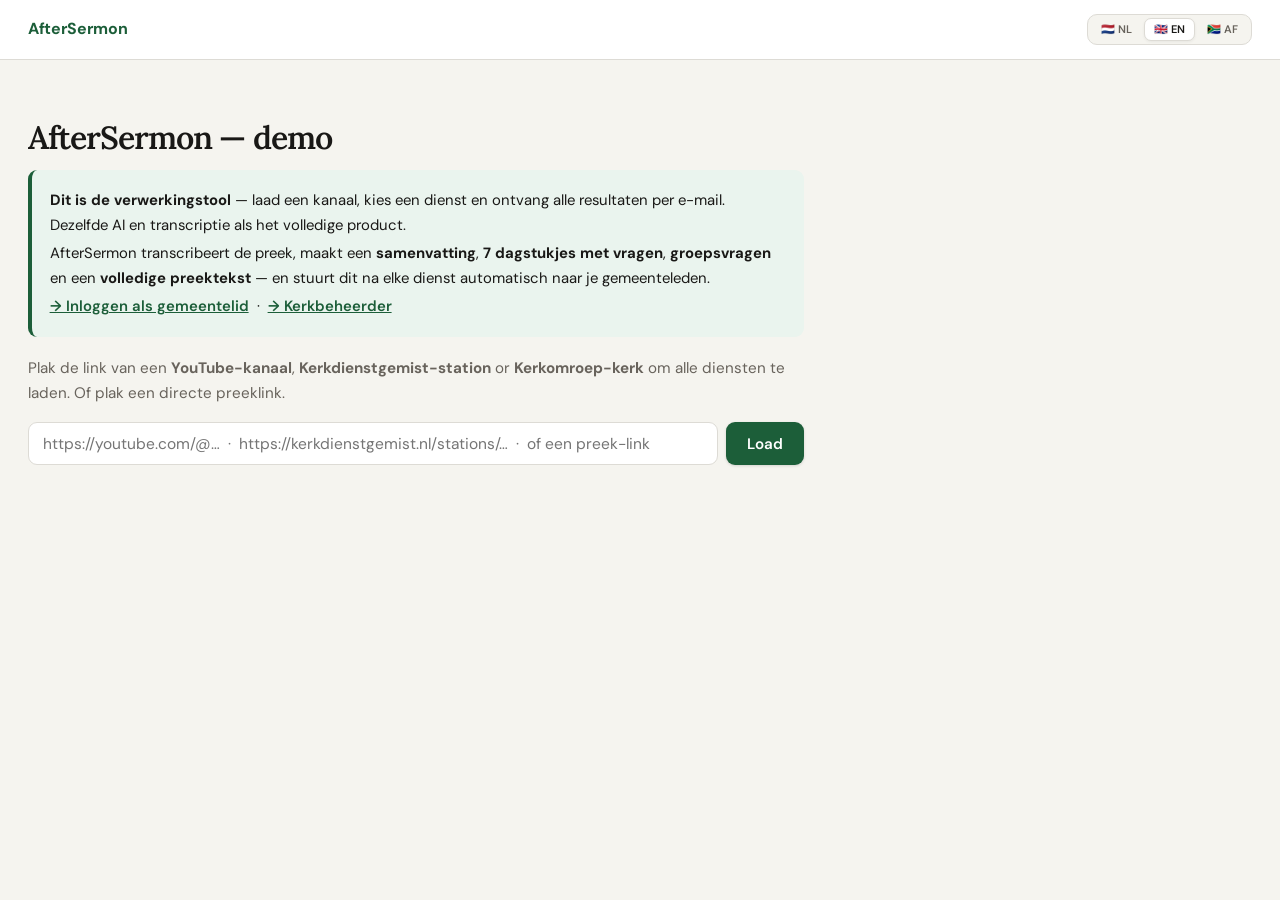
==== commit ed70f222: "feat: demo email flow + fix PDF 404 for transcript-only cache - _ophalen_of_404: gebruik is None i.p" ====
--- a/static/index.html
+++ b/static/index.html
@@ -127,11 +127,11 @@
 <body>
   <h1>AfterSermon — demo</h1>
   <div class="demo-banner">
-    <p><b>Dit is de verwerkingstool</b> — plak een preeklink en zie wat AfterSermon ervan maakt.
-    Dezelfde AI en transcriptie als het volledige product.</p>
-    <p>⏳ <b>Verwerken duurt even</b> — de preek wordt gedownload, getranscribeerd en geanalyseerd.
-    Als kerk stel je dit <b>één keer in</b>; daarna pikt AfterSermon na elke dienst de preek op
-    en stuurt automatisch overdenkingen, dagstukjes en vragen naar je gemeenteleden.</p>
+    <p><b>Dit is de verwerkingstool</b> — laad een kanaal, kies een dienst en ontvang alle resultaten
+    per e-mail. Dezelfde AI en transcriptie als het volledige product.</p>
+    <p>AfterSermon transcribeert de preek, maakt een <b>samenvatting</b>, <b>7 dagstukjes met vragen</b>,
+    <b>groepsvragen</b> en een <b>volledige preektekst</b> — en stuurt dit na elke dienst automatisch
+    naar je gemeenteleden.</p>
     <p><a href="/">→ Inloggen als gemeentelid</a> &nbsp;·&nbsp; <a href="/admin">→ Kerkbeheerder</a></p>
   </div>
   <p class="sub">Plak de link van een <b>YouTube-kanaal</b>, <b>Kerkdienstgemist-station</b>
@@ -293,7 +293,7 @@
         knop.disabled = true;
         knop.title = 'Deze dienst is nog niet geweest.';
       } else {
-        knop.addEventListener('click', () => verwerk(d.url, `${kop.textContent} — ${d.label}`));
+        knop.addEventListener('click', () => toonEmailForm(d.url, d.label, kop.textContent));
       }
       kn.appendChild(knop);
     }
@@ -359,6 +359,95 @@
   if (cls) e.className = cls;
   if (tekst != null) e.textContent = tekst;
   return e;
+}
+
+// ---- E-mail demo-formulier ----
+function toonEmailForm(url, label, datumLabel) {
+  lijstEl.style.display = 'none';
+  resultaatEl.innerHTML = '';
+  foutEl.textContent = '';
+
+  const balk = el('div', 'balk');
+  const terug = el('button', 'klein', '← Terug naar diensten');
+  terug.addEventListener('click', () => {
+    resultaatEl.innerHTML = '';
+    if (window._diensten) toonLijst(window._diensten); else lijstEl.style.display = '';
+  });
+  balk.appendChild(terug);
+  resultaatEl.appendChild(balk);
+
+  const kaart = el('div', 'kaart');
+  kaart.appendChild(el('h4', null, label));
+  if (datumLabel) {
+    const sub = el('p', null, datumLabel);
+    sub.style.cssText = 'margin:.1rem 0 .8rem;color:var(--muted);font-size:.88rem';
+    kaart.appendChild(sub);
+  }
+
+  const info = el('p', 'samenvatting',
+    'Vul je e-mailadres in — we verwerken de preek en sturen je alle resultaten toe. '
+    + 'Je ontvangt: samenvatting, 7 dagstukjes met vragen, groepsvragen en de volledige preektekst.');
+  info.style.marginBottom = '.8rem';
+  kaart.appendChild(info);
+
+  const emailInp = document.createElement('input');
+  emailInp.type = 'email';
+  emailInp.placeholder = 'jou@voorbeeld.nl';
+  emailInp.className = 'bewerkveld';
+  emailInp.style.marginBottom = '.6rem';
+  kaart.appendChild(emailInp);
+
+  const stuurKnop = el('button', 'klein primair', '→ Stuur mij de resultaten');
+  stuurKnop.style.marginTop = '.4rem';
+
+  async function verstuur() {
+    const email = emailInp.value.trim();
+    if (!email) { emailInp.focus(); return; }
+    stuurKnop.disabled = true;
+    stuurKnop.textContent = 'Bezig…';
+    foutEl.textContent = '';
+    try {
+      const r = await fetch('/api/demo/verwerk', {
+        method: 'POST',
+        headers: {'Content-Type': 'application/json'},
+        body: JSON.stringify({url, email}),
+      });
+      if (!r.ok) throw new Error(await fouttekst(r, 'Aanmelden mislukt.'));
+      // Toon bevestigingsscherm
+      resultaatEl.innerHTML = '';
+      const balk2 = el('div', 'balk');
+      const terug2 = el('button', 'klein', '← Bekijk andere diensten');
+      terug2.addEventListener('click', () => {
+        resultaatEl.innerHTML = '';
+        if (window._diensten) toonLijst(window._diensten); else lijstEl.style.display = '';
+      });
+      balk2.appendChild(terug2);
+      resultaatEl.appendChild(balk2);
+
+      const bevestiging = el('div', 'kaart');
+      const ok = el('h4', null, '✅ Op weg!');
+      ok.style.color = 'var(--groen)';
+      bevestiging.appendChild(ok);
+      const msg = el('p', 'samenvatting',
+        `We verwerken de preek en sturen de resultaten naar ${email}. `
+        + 'Dit duurt een paar minuten — check ook je spammap.');
+      msg.style.marginBottom = '.6rem';
+      bevestiging.appendChild(msg);
+      bevestiging.appendChild(el('p', null, `Dienst: ${label}`));
+      resultaatEl.appendChild(bevestiging);
+    } catch (e) {
+      foutEl.textContent = e.message;
+      stuurKnop.disabled = false;
+      stuurKnop.textContent = '→ Stuur mij de resultaten';
+    }
+  }
+
+  stuurKnop.addEventListener('click', verstuur);
+  emailInp.addEventListener('keydown', (e) => { if (e.key === 'Enter') verstuur(); });
+  kaart.appendChild(stuurKnop);
+
+  resultaatEl.appendChild(kaart);
+  emailInp.focus();
 }
 
 function toonResultaat(taak) {
